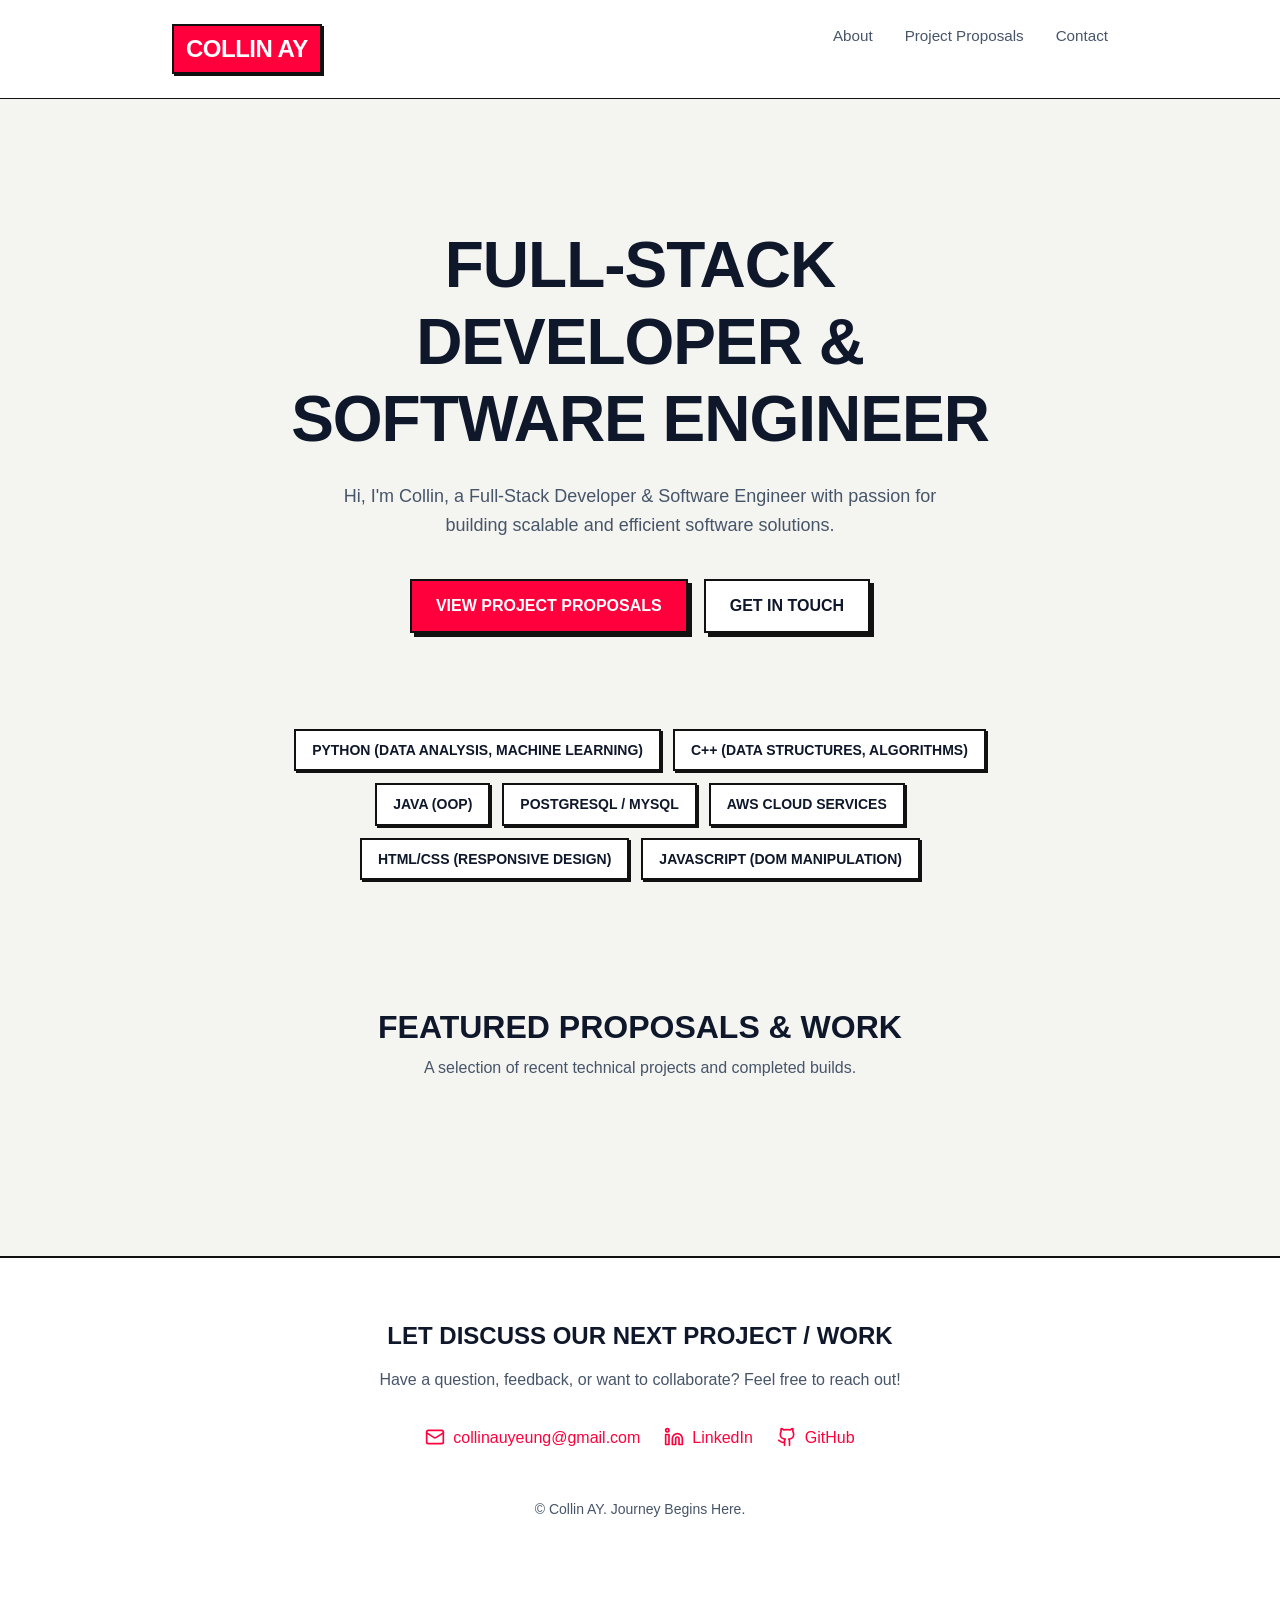
==== index.html @ f3e2fa87 "updated-portfolio-test1" ====
<!DOCTYPE html>
<html lang="en">
<head>
    <meta charset="UTF-8">
    <meta name="viewport" content="width=device-width, initial-scale=1.0">
    <title>Cold-AY | Project Proposals</title>
    
    <!-- Google Fonts: Inter & Space Grotesk -->
    <link rel="preconnect" href="https://fonts.googleapis.com">
    <link rel="preconnect" href="https://fonts.gstatic.com" crossorigin>
    <link href="https://fonts.googleapis.com/css2?family=Inter:wght@400;500;600;700&family=Space+Grotesk:wght@500;700&display=swap" rel="./stylesheet">
    <link rel="stylesheet" href="assets/css/style.css">
    <script src="./assets/js/main.js"></script>
</head>
<body>

    <!-- NAVIGATION -->
    <nav>
        <div class="container" style="display: flex; justify-content: space-between; width: 100%;">
            <a href="#" class="logo">Collin AY</a>
            <div class="nav-links">
                <a href="#about">About</a>
                <a href="#proposals">Project Proposals</a>
                <a href="#contact">Contact</a>
            </div>
        </div>
    </nav>

    <!-- HERO SECTION -->
    <section class="hero" id="about">
        <div class="container">
            <h1>Full-Stack Developer & Software Engineer</h1>
            
            <p>
                Hi, I'm Collin, a Full-Stack Developer & Software Engineer with passion for building scalable and efficient software solutions.
            </p>
            
            <div class="hero-actions">
                <a href="#proposals" class="btn">View Project Proposals</a>
                <a href="#contact" class="btn btn-outline">Get in Touch</a>
            </div>
        </div>
    </section>

    <!-- SKILLS SECTION -->
    <section class="skills-section">
        <div class="container">
            <div class="skills-list">
                <span class="skill-tag">Python (Data Analysis, Machine Learning)</span>
                <span class="skill-tag">C++ (Data Structures, Algorithms)</span>
                <span class="skill-tag">Java (OOP)</span>
                <span class="skill-tag">PostgreSQL / MySQL</span>
                <span class="skill-tag">AWS Cloud Services</span>
                <span class="skill-tag">HTML/CSS (Responsive design)</span>
                <span class="skill-tag">JavaScript (DOM Manipulation)</span>
            </div>
        </div>
    </section>

    <!-- PROJECT PROPOSALS SECTION -->
    <section class="projects" id="proposals">
        <div class="container">
            <div class="section-header">
                <h2>Featured Proposals & Work</h2>
                <p>A selection of recent technical projects and completed builds.</p>
            </div>
            
            <!-- Projects will be injected here via JavaScript -->
            <div class="project-grid" id="project-container"></div>
        </div>
    </section>

    <!-- FOOTER / CONTACT -->
    <footer id="contact">
        <div class="container footer-content">
            <h2>Let Discuss Our Next Project / Work</h2>
            <p>Have a question, feedback, or want to collaborate? Feel free to reach out!</p>
            
            <div class="social-links">
                <a href="mailto:collinauyeung@gmail.com">
                    <svg xmlns="http://www.w3.org/2000/svg" width="24" height="24" viewBox="0 0 24 24" fill="none" stroke="currentColor" stroke-width="2" stroke-linecap="round" stroke-linejoin="round"><rect width="20" height="16" x="2" y="4" rx="2"/><path d="m22 7-8.97 5.7a1.94 1.94 0 0 1-2.06 0L2 7"/></svg>
                    collinauyeung@gmail.com</a>
                <a rel="noopener" href="https://www.linkedin.com/in/collin-au-yeung-81771b28a" target="_blank">
                    <svg xmlns="http://www.w3.org/2000/svg" width="24" height="24" viewBox="0 0 24 24" fill="none" stroke="currentColor" stroke-width="2" stroke-linecap="round" stroke-linejoin="round"><path d="M16 8a6 6 0 0 1 6 6v7h-4v-7a2 2 0 0 0-2-2 2 2 0 0 0-2 2v7h-4v-7a6 6 0 0 1 6-6z"/><rect width="4" height="12" x="2" y="9"/><circle cx="4" cy="4" r="2"/></svg>
                    LinkedIn</a>
                <a rel="noopener" href="https://github.com/Cold-ay" target="_blank">
                    <svg xmlns="http://www.w3.org/2000/svg" width="24" height="24" viewBox="0 0 24 24" fill="none" stroke="currentColor" stroke-width="2" stroke-linecap="round" stroke-linejoin="round"><path d="M15 22v-4a4.8 4.8 0 0 0-1-3.5c3 0 6-2 6-5.5.08-1.25-.27-2.48-1-3.5.28-1.15.28-2.35 0-3.5 0 0-1 0-3 1.5-2.64-.5-5.36-.5-8 0C6 2 5 2 5 2c-.3 1.15-.3 2.35 0 3.5A5.403 5.403 0 0 0 4 9c0 3.5 3 5.5 6 5.5-.39.49-.68 1.05-.85 1.65-.17.6-.22 1.23-.15 1.85v4"/><path d="M9 18c-4.51 2-5-2-7-2"/></svg>
                    GitHub</a>
            </div>
            
            <p class="copyright">
                © <span id="year"></span> Collin AY. Journey Begins Here.
            </p>
        </div>
    </footer>
</body>
</html>
---- assets/css/style.css ----
/* --- CSS VARIABLES --- */
:root {
    --bg-body: #f4f4f0; /* Slightly grittier off-white */
    --bg-surface: #ffffff;
    --text-main: #0f172a; 
    --text-muted: #475569;
    --accent-primary: #ff003c; /* Cyber Red */
    --accent-hover: #d10031;
    --border-color: #111111; /* Harsh Black */
    
    --font-main: 'Inter', sans-serif;
    --font-heading: 'Space Grotesk', sans-serif;
    
    /* Brutalist / Punk Shadows */
    --shadow-sm: 2px 2px 0px #111111;
    --shadow-md: 4px 4px 0px #111111;
    --shadow-lg: 6px 6px 0px var(--accent-primary);
    
    /* Sharp edges */
    --radius: 0px; 
}

/* --- BASE RESET & SETUP --- */
* {
    margin: 0;
    padding: 0;
    box-sizing: border-box;
}

html {
    scroll-behavior: smooth;
}

body {
    background-color: var(--bg-body);
    color: var(--text-main);
    font-family: var(--font-main);
    line-height: 1.6;
    -webkit-font-smoothing: antialiased;
    background-image: radial-gradient(var(--text-muted) 0.5px, transparent 0.5px);
    background-size: 20px 20px; /* Subtle dot matrix background */
}

h1, h2, h3, h4 {
    font-family: var(--font-heading);
    font-weight: 700;
    line-height: 1.2;
    color: var(--text-main);
    text-transform: uppercase;
}

a {
    color: var(--accent-primary);
    text-decoration: none;
    transition: color 0.2s ease;
}

a:hover {
    color: var(--accent-hover);
}

.container {
    max-width: 1000px;
    margin: 0 auto;
    padding: 0 2rem;
}

/* --- BUTTONS --- */
.btn {
    display: inline-block;
    background-color: var(--accent-primary);
    color: white;
    padding: 0.75rem 1.5rem;
    border-radius: var(--radius);
    font-family: var(--font-heading);
    font-weight: 700;
    text-transform: uppercase;
    border: 2px solid var(--border-color);
    cursor: pointer;
    transition: all 0.15s ease;
    text-align: center;
    box-shadow: var(--shadow-md);
}

.btn:hover {
    background-color: var(--bg-surface);
    color: var(--accent-primary);
    transform: translate(2px, 2px);
    box-shadow: 2px 2px 0px var(--border-color);
}

.btn-outline {
    background-color: var(--bg-surface);
    color: var(--text-main);
    border: 2px solid var(--border-color);
}

.btn-outline:hover {
    background-color: var(--accent-primary);
    color: white;
}

/* --- NAVIGATION --- */
nav {
    padding: 1.5rem 0;
    display: flex;
    justify-content: space-between;
    align-items: center;
    background-color: var(--bg-surface);
    border-bottom: 1px solid var(--border-color);
    position: sticky;
    top: 0;
    z-index: 100;
}

.logo {
    font-family: var(--font-heading);
    font-size: 1.5rem;
    font-weight: 700;
    color: var(--text-main);
    letter-spacing: -0.5px;
    text-transform: uppercase;
    background-color: var(--accent-primary);
    color: white;
    padding: 0.25rem 0.75rem;
    border: 2px solid var(--border-color);
    box-shadow: 2px 2px 0px var(--border-color);
}

.nav-links {
    display: flex;
    gap: 2rem;
}

.nav-links a {
    color: var(--text-muted);
    font-weight: 500;
    font-size: 0.95rem;
}

.nav-links a:hover {
    color: var(--text-main);
}

/* --- HERO SECTION --- */
.hero {
    padding: 8rem 0 6rem;
    text-align: center;
    max-width: 800px;
    margin: 0 auto;
}

.hero h1 {
    font-size: clamp(2.5rem, 5vw, 4rem);
    margin-bottom: 1.5rem;
    letter-spacing: -1px;
}

.hero p {
    font-size: 1.125rem;
    color: var(--text-muted);
    margin-bottom: 2.5rem;
    max-width: 650px;
    margin-left: auto;
    margin-right: auto;
}

.hero-actions {
    display: flex;
    justify-content: center;
    gap: 1rem;
}

/* --- SKILLS / COMPETENCIES --- */
.skills-section {
    padding-bottom: 4rem;
    text-align: center;
}

.skills-list {
    display: flex;
    flex-wrap: wrap;
    justify-content: center;
    gap: 0.75rem;
    max-width: 800px;
    margin: 0 auto;
}

.skill-tag {
    background-color: var(--bg-surface);
    border: 2px solid var(--border-color);
    color: var(--text-main);
    padding: 0.5rem 1rem;
    border-radius: var(--radius);
    font-family: var(--font-heading);
    font-size: 0.875rem;
    font-weight: 700;
    text-transform: uppercase;
    box-shadow: var(--shadow-sm);
    transition: transform 0.2s, box-shadow 0.2s;
}

.skill-tag:hover {
    transform: translate(-2px, -2px);
    box-shadow: var(--shadow-md);
    color: var(--accent-primary);
}

/* --- PROJECTS SECTION --- */
.projects {
    padding: 4rem 0 8rem;
}

.section-header {
    margin-bottom: 3rem;
    text-align: center;
}

.section-header h2 {
    font-size: 2rem;
    margin-bottom: 0.5rem;
}

.section-header p {
    color: var(--text-muted);
}

.project-grid {
    display: grid;
    grid-template-columns: repeat(auto-fill, minmax(350px, 1fr));
    gap: 2rem;
}

.card {
    background: var(--bg-surface);
    border: 2px solid var(--border-color);
    border-radius: var(--radius);
    padding: 2rem;
    display: flex;
    flex-direction: column;
    box-shadow: var(--shadow-md);
    transition: transform 0.2s ease, box-shadow 0.2s ease;
}

.card:hover {
    transform: translate(-4px, -4px);
    box-shadow: var(--shadow-lg);
    border-color: var(--border-color);
}

.card-header {
    display: flex;
    justify-content: space-between;
    align-items: flex-start;
    margin-bottom: 1rem;
}

.status-badge {
    font-family: var(--font-heading);
    font-size: 0.75rem;
    font-weight: 700;
    padding: 0.25rem 0.5rem;
    border-radius: var(--radius);
    background-color: var(--border-color);
    color: white;
    text-transform: uppercase;
    letter-spacing: 0.5px;
    border: 1px solid var(--border-color);
}

.status-badge.proposed {
    background-color: var(--accent-primary);
    color: white;
}

.card h3 {
    font-size: 1.25rem;
    margin-bottom: 0.5rem;
}

.card p {
    color: var(--text-muted);
    font-size: 0.95rem;
    margin-bottom: 1.5rem;
    flex-grow: 1;
}

.tech-stack {
    display: flex;
    flex-wrap: wrap;
    gap: 0.5rem;
    margin-bottom: 1.5rem;
}

.tech-stack span {
    font-family: var(--font-heading);
    font-size: 0.7rem;
    font-weight: 700;
    text-transform: uppercase;
    color: var(--text-main);
    background: transparent;
    padding: 0.25rem 0.5rem;
    border-radius: var(--radius);
    border: 1px solid var(--border-color);
}

.card-footer {
    border-top: 2px solid var(--border-color);
    padding-top: 1.25rem;
    display: flex;
    gap: 1rem;
}

.card-footer a {
    font-family: var(--font-heading);
    font-size: 0.875rem;
    font-weight: 700;
    text-transform: uppercase;
    display: flex;
    align-items: center;
    gap: 0.25rem;
    position: relative;
}

.card-footer a::after {
    content: '';
    position: absolute;
    width: 100%;
    height: 2px;
    bottom: -2px;
    left: 0;
    background-color: var(--accent-primary);
    transform: scaleX(0);
    transform-origin: right;
    transition: transform 0.2s ease;
}

.card-footer a:hover::after {
    transform: scaleX(1);
    transform-origin: left;
}

/* --- FOOTER / CONTACT --- */
footer {
    background-color: var(--bg-surface);
    border-top: 2px solid var(--border-color);
    padding: 4rem 0;
    text-align: center;
}

.footer-content h2 {
    margin-bottom: 1rem;
}

.footer-content p {
    color: var(--text-muted);
    margin-bottom: 2rem;
}

.social-links {
    display: flex;
    justify-content: center;
    gap: 1.5rem;
    margin-bottom: 3rem;
}

.social-links a {
    font-weight: 500;
    display: flex;
    align-items: center;
    gap: 0.5rem; /* This creates the space between the icon and text */
    position: relative;
}

.social-links a svg {
    width: 20px;
    height: 20px;
}

.social-links a::after {
    content: '';
    position: absolute;
    width: 100%;
    height: 2px;
    bottom: -4px;
    left: 0;
    background-color: var(--accent-primary);
    transform: scaleX(0);
    transform-origin: right;
    transition: transform 0.2s ease;
}

.social-links a:hover::after {
    transform: scaleX(1);
    transform-origin: left;
}

.copyright {
    color: var(--text-muted);
    font-size: 0.875rem;
}

/* --- RESPONSIVE --- */
@media (max-width: 768px) {
    .nav-links { display: none; }
    .hero { padding: 5rem 0 3rem; }
    .hero h1 { font-size: 2.25rem; }
    .project-grid { grid-template-columns: 1fr; }
    .hero-actions { flex-direction: column; }
    .btn { width: 100%; }
}
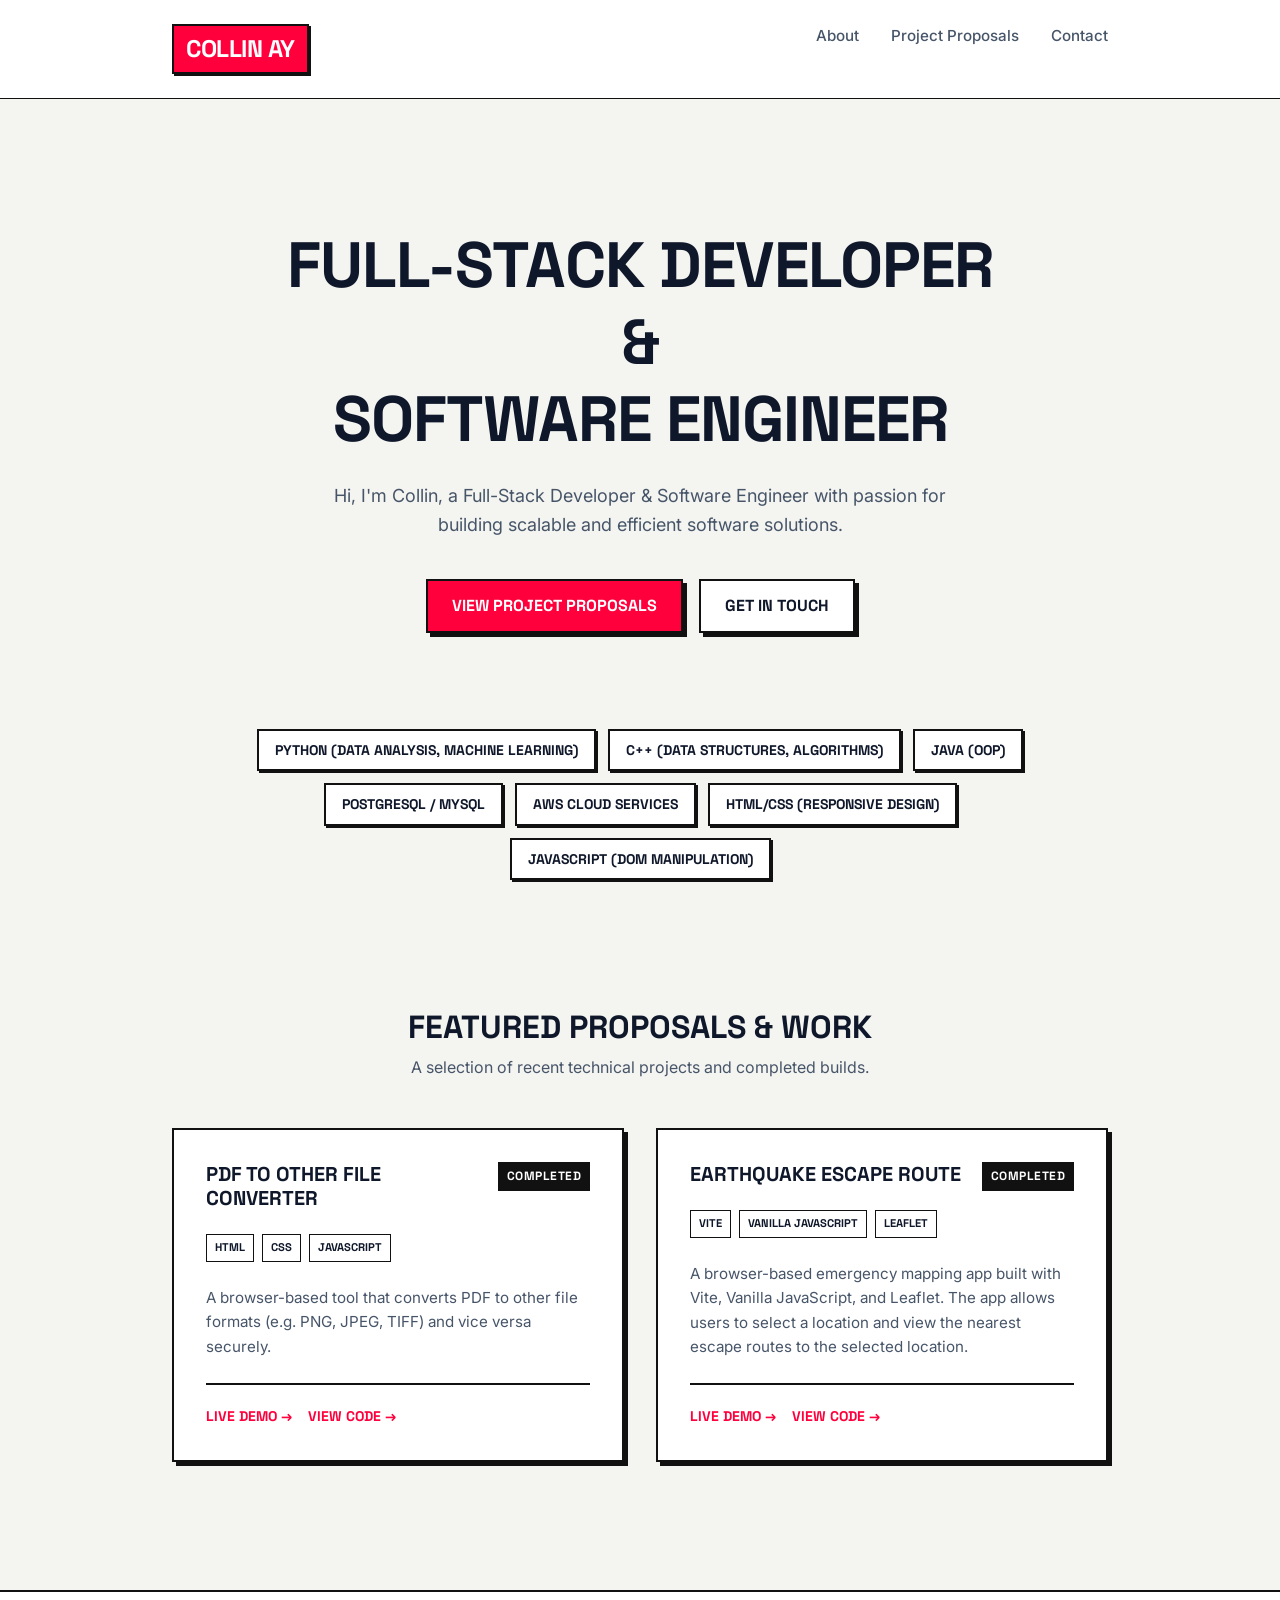
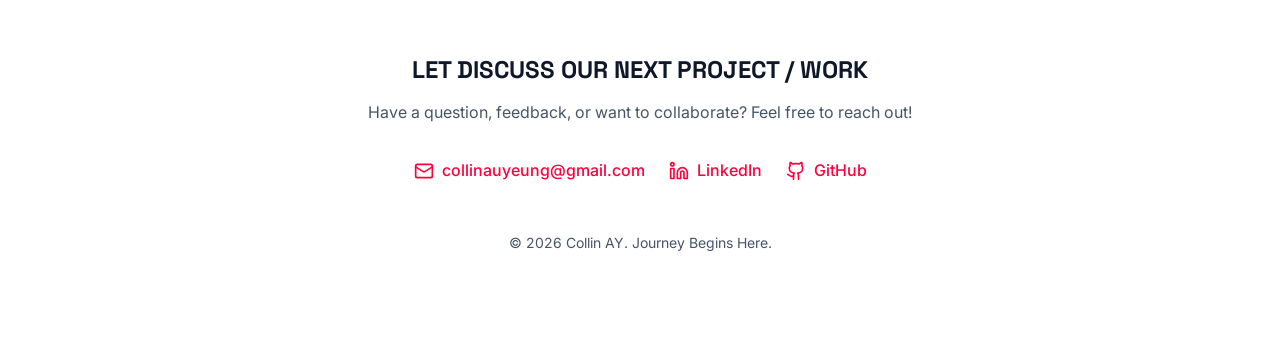
==== commit b01ac450: "update-portfolio-project-22/3/26-2" ====
--- a/index.html
+++ b/index.html
@@ -8,9 +8,9 @@
     <!-- Google Fonts: Inter & Space Grotesk -->
     <link rel="preconnect" href="https://fonts.googleapis.com">
     <link rel="preconnect" href="https://fonts.gstatic.com" crossorigin>
-    <link href="https://fonts.googleapis.com/css2?family=Inter:wght@400;500;600;700&family=Space+Grotesk:wght@500;700&display=swap" rel="./stylesheet">
+    <link href="https://fonts.googleapis.com/css2?family=Inter:wght@400;500;600;700&family=Space+Grotesk:wght@500;700&display=swap" rel="stylesheet">
     <link rel="stylesheet" href="assets/css/style.css">
-    <script src="./assets/js/main.js"></script>
+    <script src="assets/js/main.js" defer></script>
 </head>
 <body>
 
@@ -29,7 +29,7 @@
     <!-- HERO SECTION -->
     <section class="hero" id="about">
         <div class="container">
-            <h1>Full-Stack Developer & Software Engineer</h1>
+            <h1>Full-Stack Developer &<br>Software Engineer</h1>
             
             <p>
                 Hi, I'm Collin, a Full-Stack Developer & Software Engineer with passion for building scalable and efficient software solutions.
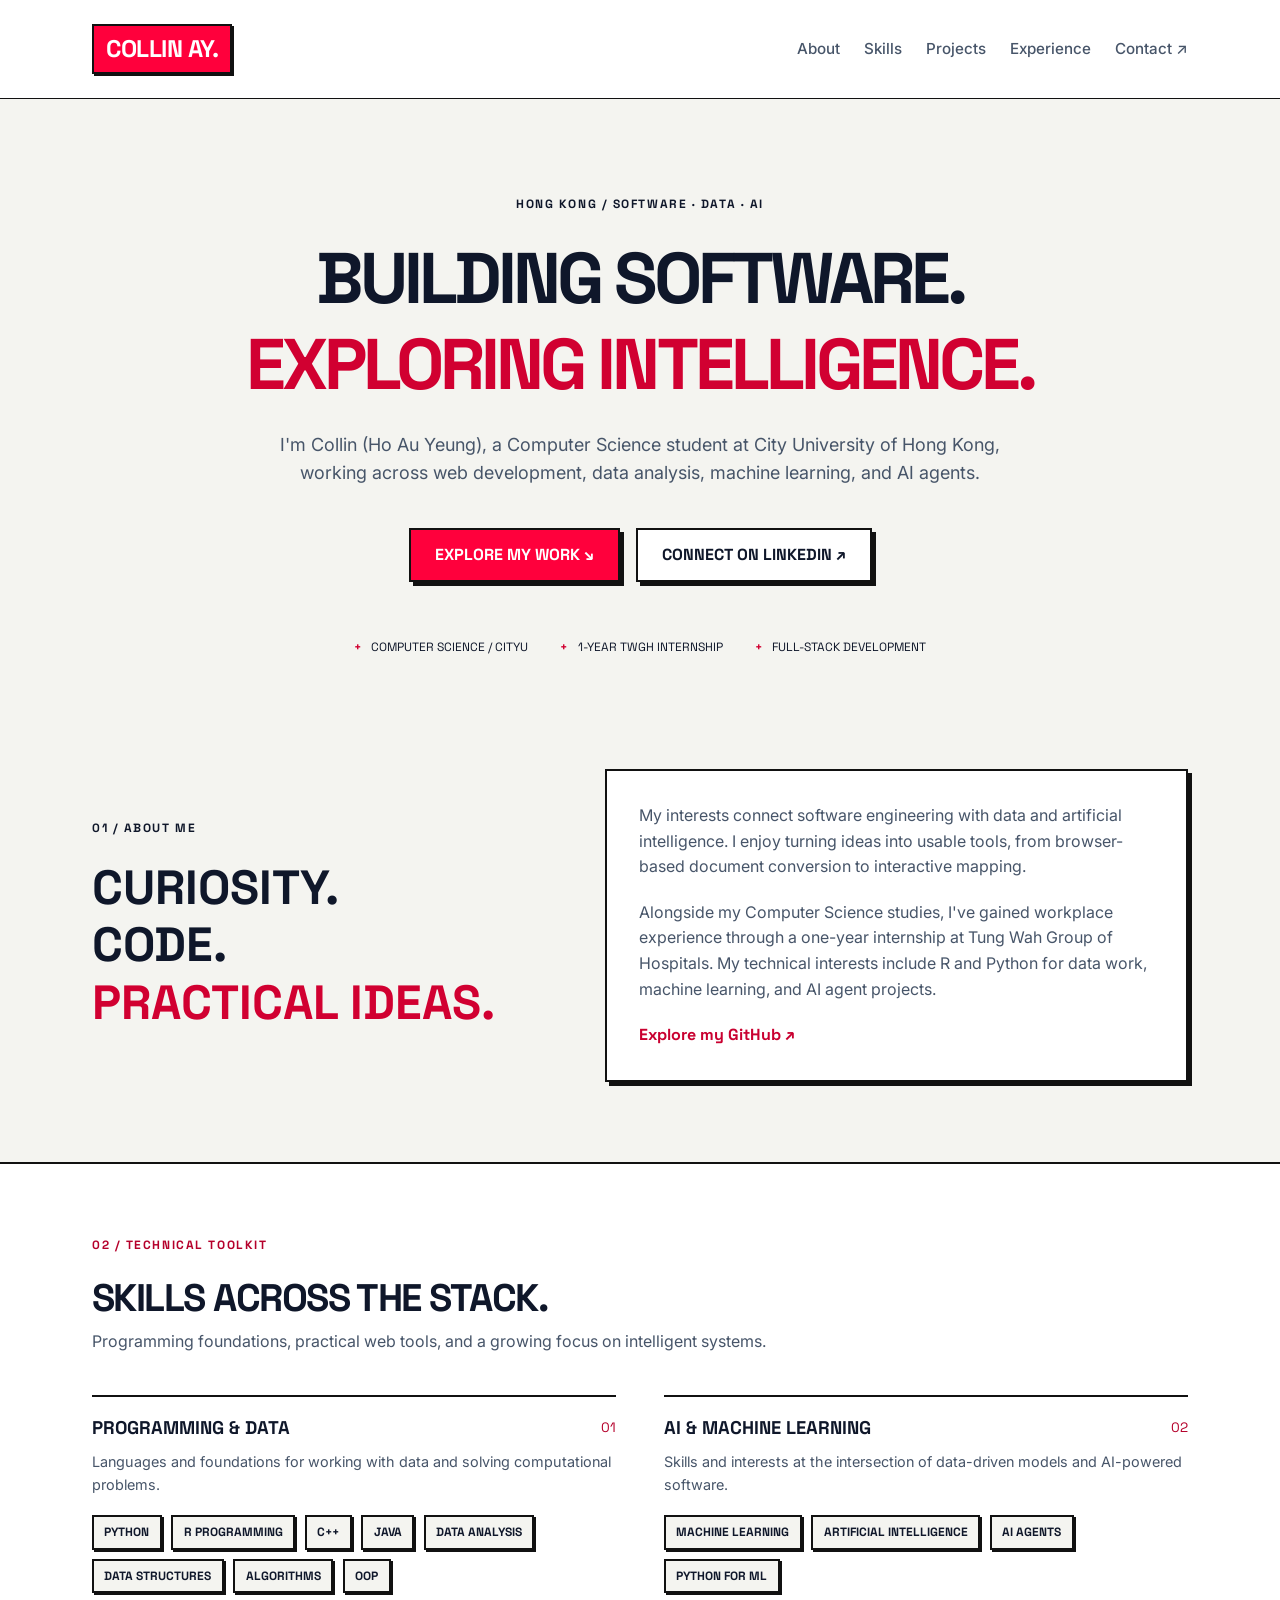
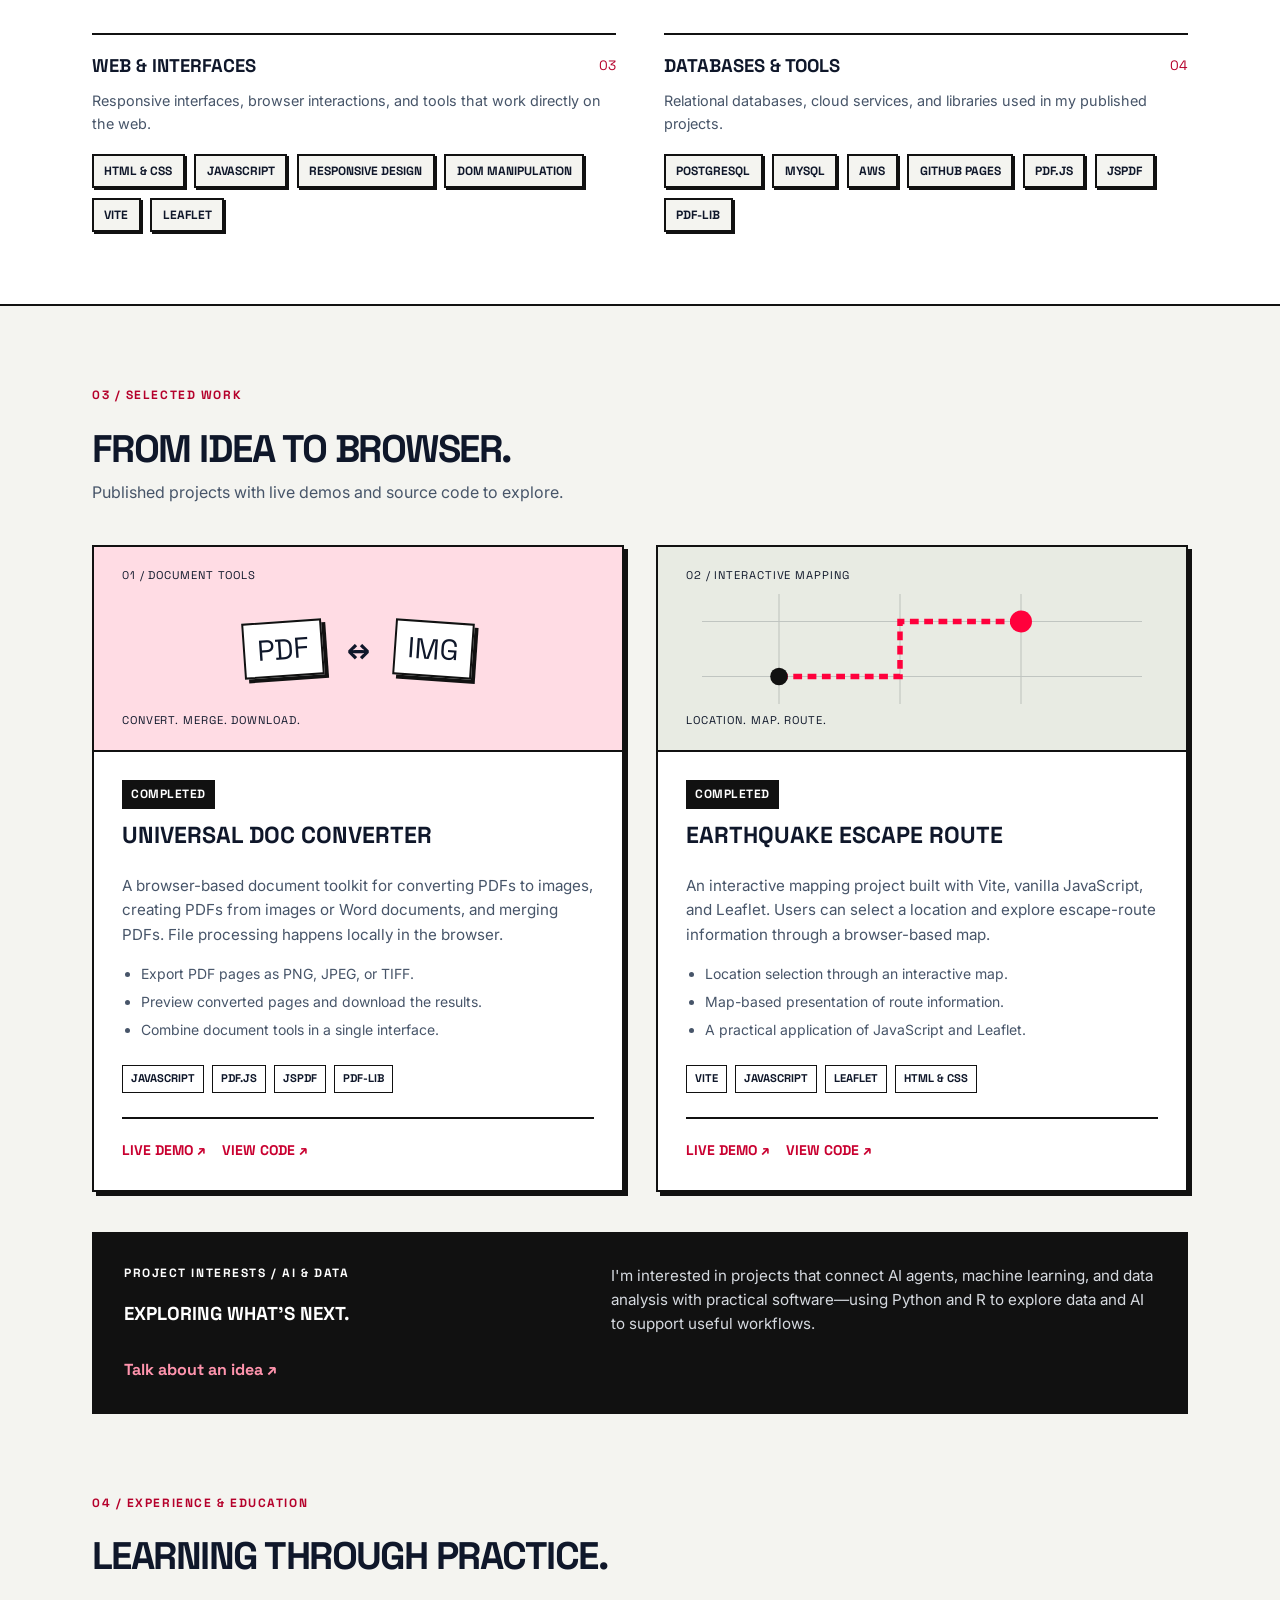
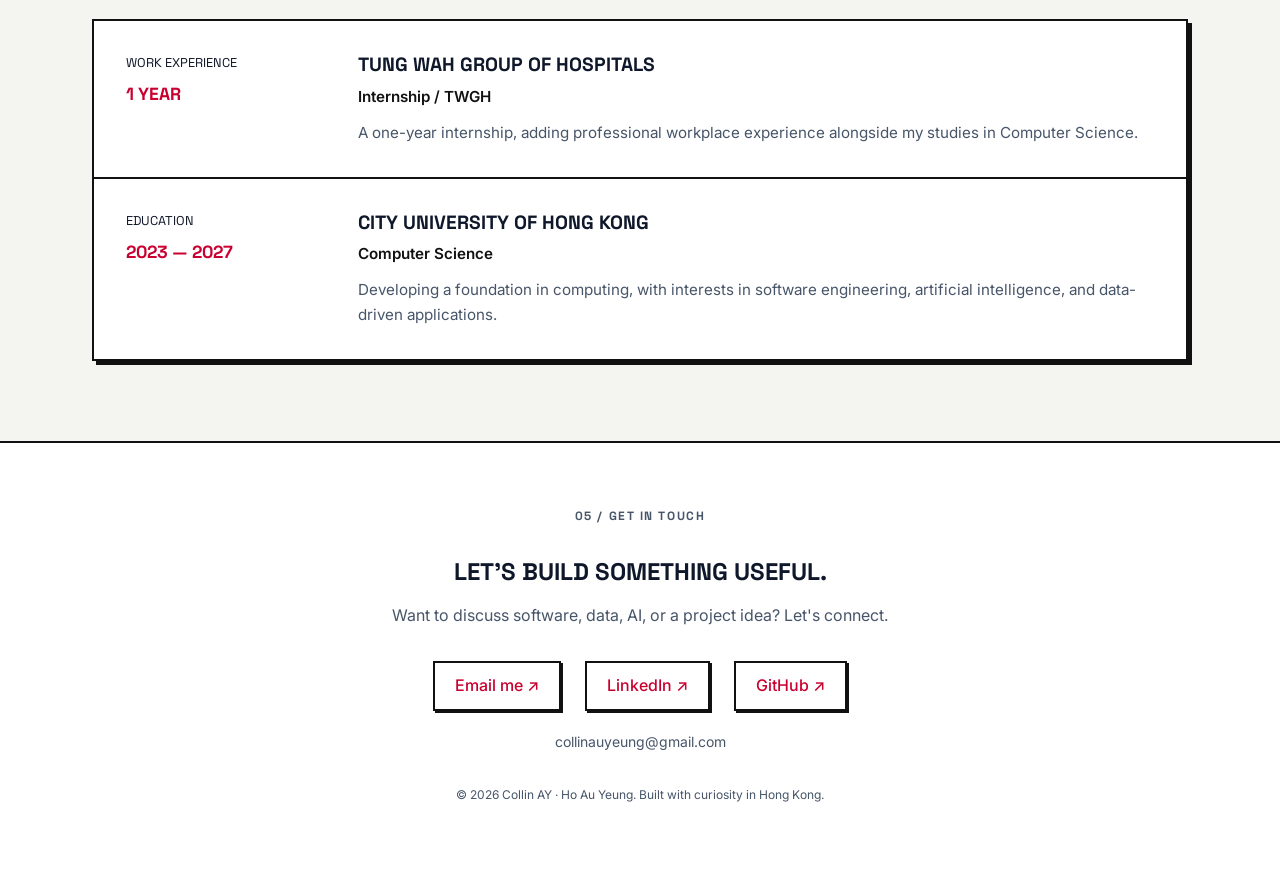
==== commit 679d085e: "Expand portfolio with AI skills, TWGH experience, and updated LinkedIn" ====
--- a/index.html
+++ b/index.html
@@ -3,9 +3,9 @@
 <head>
     <meta charset="UTF-8">
     <meta name="viewport" content="width=device-width, initial-scale=1.0">
-    <title>Cold-AY | Project Proposals</title>
-    
-    <!-- Google Fonts: Inter & Space Grotesk -->
+    <meta name="description" content="Collin (Ho Au Yeung), a Computer Science student at City University of Hong Kong. Explore web projects, programming and AI skills, and a one-year TWGH internship.">
+    <meta name="theme-color" content="#ff003c">
+    <title>Collin AY | Software, Data & AI</title>
     <link rel="preconnect" href="https://fonts.googleapis.com">
     <link rel="preconnect" href="https://fonts.gstatic.com" crossorigin>
     <link href="https://fonts.googleapis.com/css2?family=Inter:wght@400;500;600;700&family=Space+Grotesk:wght@500;700&display=swap" rel="stylesheet">
@@ -13,85 +13,65 @@
     <script src="assets/js/main.js" defer></script>
 </head>
 <body>
-
-    <!-- NAVIGATION -->
-    <nav>
-        <div class="container" style="display: flex; justify-content: space-between; width: 100%;">
-            <a href="#" class="logo">Collin AY</a>
+    <a class="skip-link" href="#main">Skip to content</a>
+    <nav aria-label="Main navigation">
+        <div class="container nav-inner">
+            <a href="#home" class="logo">Collin AY<span aria-hidden="true">.</span></a>
             <div class="nav-links">
-                <a href="#about">About</a>
-                <a href="#proposals">Project Proposals</a>
-                <a href="#contact">Contact</a>
+                <a href="#about">About</a><a href="#skills">Skills</a><a href="#proposals">Projects</a><a href="#experience">Experience</a><a href="#contact">Contact ↗</a>
             </div>
         </div>
     </nav>
-
-    <!-- HERO SECTION -->
-    <section class="hero" id="about">
-        <div class="container">
-            <h1>Full-Stack Developer &<br>Software Engineer</h1>
-            
-            <p>
-                Hi, I'm Collin, a Full-Stack Developer & Software Engineer with passion for building scalable and efficient software solutions.
-            </p>
-            
-            <div class="hero-actions">
-                <a href="#proposals" class="btn">View Project Proposals</a>
-                <a href="#contact" class="btn btn-outline">Get in Touch</a>
+    <main id="main">
+        <section class="hero" id="home">
+            <div class="container">
+                <p class="eyebrow">Hong Kong / Software · Data · AI</p>
+                <h1>Building software.<br><span>Exploring intelligence.</span></h1>
+                <p class="hero-intro">I'm Collin (Ho Au Yeung), a Computer Science student at City University of Hong Kong, working across web development, data analysis, machine learning, and AI agents.</p>
+                <div class="hero-actions"><a href="#proposals" class="btn">Explore my work ↘</a><a href="https://www.linkedin.com/in/ho-au-yeung-81771b28a" class="btn btn-outline" target="_blank" rel="noopener noreferrer">Connect on LinkedIn ↗</a></div>
+                <div class="hero-notes"><span>Computer Science / CityU</span><span>1-year TWGH internship</span><span>Full-stack development</span></div>
             </div>
-        </div>
-    </section>
-
-    <!-- SKILLS SECTION -->
-    <section class="skills-section">
-        <div class="container">
-            <div class="skills-list">
-                <span class="skill-tag">Python (Data Analysis, Machine Learning)</span>
-                <span class="skill-tag">C++ (Data Structures, Algorithms)</span>
-                <span class="skill-tag">Java (OOP)</span>
-                <span class="skill-tag">PostgreSQL / MySQL</span>
-                <span class="skill-tag">AWS Cloud Services</span>
-                <span class="skill-tag">HTML/CSS (Responsive design)</span>
-                <span class="skill-tag">JavaScript (DOM Manipulation)</span>
+        </section>
+        <section class="about-section" id="about">
+            <div class="container about-grid">
+                <div><p class="eyebrow">01 / About me</p><h2>Curiosity.<br>Code.<br><span class="accent">Practical ideas.</span></h2></div>
+                <div class="about-copy"><p>My interests connect software engineering with data and artificial intelligence. I enjoy turning ideas into usable tools, from browser-based document conversion to interactive mapping.</p><p>Alongside my Computer Science studies, I've gained workplace experience through a one-year internship at Tung Wah Group of Hospitals. My technical interests include R and Python for data work, machine learning, and AI agent projects.</p><a class="text-link" href="https://github.com/Cold-ay" target="_blank" rel="noopener noreferrer">Explore my GitHub ↗</a></div>
             </div>
-        </div>
-    </section>
-
-    <!-- PROJECT PROPOSALS SECTION -->
-    <section class="projects" id="proposals">
-        <div class="container">
-            <div class="section-header">
-                <h2>Featured Proposals & Work</h2>
-                <p>A selection of recent technical projects and completed builds.</p>
+        </section>
+        <section class="skills-section" id="skills">
+            <div class="container">
+                <div class="section-header"><p class="eyebrow">02 / Technical toolkit</p><h2>Skills across the stack.</h2><p>Programming foundations, practical web tools, and a growing focus on intelligent systems.</p></div>
+                <div class="skills-grid">
+                    <article class="skill-group"><span class="group-number">01</span><h3>Programming & data</h3><p>Languages and foundations for working with data and solving computational problems.</p><div class="skills-list"><span class="skill-tag">Python</span><span class="skill-tag">R programming</span><span class="skill-tag">C++</span><span class="skill-tag">Java</span><span class="skill-tag">Data analysis</span><span class="skill-tag">Data structures</span><span class="skill-tag">Algorithms</span><span class="skill-tag">OOP</span></div></article>
+                    <article class="skill-group"><span class="group-number">02</span><h3>AI & machine learning</h3><p>Skills and interests at the intersection of data-driven models and AI-powered software.</p><div class="skills-list"><span class="skill-tag">Machine learning</span><span class="skill-tag">Artificial intelligence</span><span class="skill-tag">AI agents</span><span class="skill-tag">Python for ML</span></div></article>
+                    <article class="skill-group"><span class="group-number">03</span><h3>Web & interfaces</h3><p>Responsive interfaces, browser interactions, and tools that work directly on the web.</p><div class="skills-list"><span class="skill-tag">HTML & CSS</span><span class="skill-tag">JavaScript</span><span class="skill-tag">Responsive design</span><span class="skill-tag">DOM manipulation</span><span class="skill-tag">Vite</span><span class="skill-tag">Leaflet</span></div></article>
+                    <article class="skill-group"><span class="group-number">04</span><h3>Databases & tools</h3><p>Relational databases, cloud services, and libraries used in my published projects.</p><div class="skills-list"><span class="skill-tag">PostgreSQL</span><span class="skill-tag">MySQL</span><span class="skill-tag">AWS</span><span class="skill-tag">GitHub Pages</span><span class="skill-tag">PDF.js</span><span class="skill-tag">jsPDF</span><span class="skill-tag">pdf-lib</span></div></article>
+                </div>
             </div>
-            
-            <!-- Projects will be injected here via JavaScript -->
-            <div class="project-grid" id="project-container"></div>
-        </div>
-    </section>
-
-    <!-- FOOTER / CONTACT -->
-    <footer id="contact">
-        <div class="container footer-content">
-            <h2>Let Discuss Our Next Project / Work</h2>
-            <p>Have a question, feedback, or want to collaborate? Feel free to reach out!</p>
-            
-            <div class="social-links">
-                <a href="mailto:collinauyeung@gmail.com">
-                    <svg xmlns="http://www.w3.org/2000/svg" width="24" height="24" viewBox="0 0 24 24" fill="none" stroke="currentColor" stroke-width="2" stroke-linecap="round" stroke-linejoin="round"><rect width="20" height="16" x="2" y="4" rx="2"/><path d="m22 7-8.97 5.7a1.94 1.94 0 0 1-2.06 0L2 7"/></svg>
-                    collinauyeung@gmail.com</a>
-                <a rel="noopener" href="https://www.linkedin.com/in/collin-au-yeung-81771b28a" target="_blank">
-                    <svg xmlns="http://www.w3.org/2000/svg" width="24" height="24" viewBox="0 0 24 24" fill="none" stroke="currentColor" stroke-width="2" stroke-linecap="round" stroke-linejoin="round"><path d="M16 8a6 6 0 0 1 6 6v7h-4v-7a2 2 0 0 0-2-2 2 2 0 0 0-2 2v7h-4v-7a6 6 0 0 1 6-6z"/><rect width="4" height="12" x="2" y="9"/><circle cx="4" cy="4" r="2"/></svg>
-                    LinkedIn</a>
-                <a rel="noopener" href="https://github.com/Cold-ay" target="_blank">
-                    <svg xmlns="http://www.w3.org/2000/svg" width="24" height="24" viewBox="0 0 24 24" fill="none" stroke="currentColor" stroke-width="2" stroke-linecap="round" stroke-linejoin="round"><path d="M15 22v-4a4.8 4.8 0 0 0-1-3.5c3 0 6-2 6-5.5.08-1.25-.27-2.48-1-3.5.28-1.15.28-2.35 0-3.5 0 0-1 0-3 1.5-2.64-.5-5.36-.5-8 0C6 2 5 2 5 2c-.3 1.15-.3 2.35 0 3.5A5.403 5.403 0 0 0 4 9c0 3.5 3 5.5 6 5.5-.39.49-.68 1.05-.85 1.65-.17.6-.22 1.23-.15 1.85v4"/><path d="M9 18c-4.51 2-5-2-7-2"/></svg>
-                    GitHub</a>
+        </section>
+        <section class="projects" id="proposals">
+            <div class="container">
+                <div class="section-header"><p class="eyebrow">03 / Selected work</p><h2>From idea to browser.</h2><p>Published projects with live demos and source code to explore.</p></div>
+                <div class="project-grid">
+                    <article class="card">
+                        <div class="project-visual document-visual" aria-hidden="true"><span class="visual-label">01 / Document tools</span><div class="format-flow"><span>PDF</span><b>↔</b><span>IMG</span></div><span class="visual-caption">Convert. Merge. Download.</span></div>
+                        <div class="card-body"><div class="card-header"><h3>Universal Doc Converter</h3><span class="status-badge">Completed</span></div><p>A browser-based document toolkit for converting PDFs to images, creating PDFs from images or Word documents, and merging PDFs. File processing happens locally in the browser.</p><ul class="project-details"><li>Export PDF pages as PNG, JPEG, or TIFF.</li><li>Preview converted pages and download the results.</li><li>Combine document tools in a single interface.</li></ul><div class="tech-stack"><span>JavaScript</span><span>PDF.js</span><span>jsPDF</span><span>pdf-lib</span></div><div class="card-footer"><a href="https://cold-ay.github.io/pdf-converter/" target="_blank" rel="noopener noreferrer">Live demo ↗</a><a href="https://github.com/Cold-ay/pdf-converter/" target="_blank" rel="noopener noreferrer">View code ↗</a></div></div>
+                    </article>
+                    <article class="card">
+                        <div class="project-visual map-visual" aria-hidden="true"><span class="visual-label">02 / Interactive mapping</span><svg viewBox="0 0 400 100" fill="none"><path d="M0 25H400M0 75H400M70 0V100M180 0V100M290 0V100" stroke="currentColor" opacity=".18"/><path d="M70 75H180V25H290" stroke="#ff003c" stroke-width="5" stroke-dasharray="8 5"/><circle cx="70" cy="75" r="8" fill="#111"/><circle cx="290" cy="25" r="10" fill="#ff003c"/></svg><span class="visual-caption">Location. Map. Route.</span></div>
+                        <div class="card-body"><div class="card-header"><h3>Earthquake Escape Route</h3><span class="status-badge">Completed</span></div><p>An interactive mapping project built with Vite, vanilla JavaScript, and Leaflet. Users can select a location and explore escape-route information through a browser-based map.</p><ul class="project-details"><li>Location selection through an interactive map.</li><li>Map-based presentation of route information.</li><li>A practical application of JavaScript and Leaflet.</li></ul><div class="tech-stack"><span>Vite</span><span>JavaScript</span><span>Leaflet</span><span>HTML & CSS</span></div><div class="card-footer"><a href="https://cold-ay.github.io/earthquake-escape-route/" target="_blank" rel="noopener noreferrer">Live demo ↗</a><a href="https://github.com/Cold-ay/earthquake-escape-route/" target="_blank" rel="noopener noreferrer">View code ↗</a></div></div>
+                    </article>
+                </div>
+                <aside class="exploration"><div><p class="eyebrow">Project interests / AI & data</p><h3>Exploring what's next.</h3></div><p>I'm interested in projects that connect AI agents, machine learning, and data analysis with practical software—using Python and R to explore data and AI to support useful workflows.</p><a class="text-link" href="#contact">Talk about an idea ↗</a></aside>
             </div>
-            
-            <p class="copyright">
-                © <span id="year"></span> Collin AY. Journey Begins Here.
-            </p>
-        </div>
-    </footer>
+        </section>
+        <section class="experience-section" id="experience">
+            <div class="container"><div class="section-header"><p class="eyebrow">04 / Experience & education</p><h2>Learning through practice.</h2></div><div class="timeline">
+                <article class="timeline-item"><div class="timeline-meta">Work experience<span>1 year</span></div><div><h3>Tung Wah Group of Hospitals</h3><p class="role">Internship / TWGH</p><p>A one-year internship, adding professional workplace experience alongside my studies in Computer Science.</p></div></article>
+                <article class="timeline-item"><div class="timeline-meta">Education<span>2023 — 2027</span></div><div><h3>City University of Hong Kong</h3><p class="role">Computer Science</p><p>Developing a foundation in computing, with interests in software engineering, artificial intelligence, and data-driven applications.</p></div></article>
+            </div></div>
+        </section>
+    </main>
+    <footer id="contact"><div class="container footer-content"><p class="eyebrow">05 / Get in touch</p><h2>Let's build something useful.</h2><p>Want to discuss software, data, AI, or a project idea? Let's connect.</p><div class="social-links"><a href="mailto:collinauyeung@gmail.com">Email me ↗</a><a href="https://www.linkedin.com/in/ho-au-yeung-81771b28a" target="_blank" rel="noopener noreferrer">LinkedIn ↗</a><a href="https://github.com/Cold-ay" target="_blank" rel="noopener noreferrer">GitHub ↗</a></div><p class="contact-email">collinauyeung@gmail.com</p><p class="copyright">© <span id="year">2026</span> Collin AY · Ho Au Yeung. Built with curiosity in Hong Kong.</p></div></footer>
 </body>
-</html>+</html>
--- a/assets/css/style.css
+++ b/assets/css/style.css
@@ -408,4 +408,93 @@
     .project-grid { grid-template-columns: 1fr; }
     .hero-actions { flex-direction: column; }
     .btn { width: 100%; }
-}+}
+/* Expanded portfolio: preserve the original palette, type, and hard shadows. */
+section, footer { scroll-margin-top: 115px; }
+:focus-visible { outline: 3px solid var(--accent-primary); outline-offset: 5px; }
+.skip-link { position: fixed; top: -100px; left: 1rem; padding: .75rem 1rem; background: white; border: 2px solid #111; z-index: 200; }
+.skip-link:focus { top: 1rem; }
+.container { max-width: 1160px; }
+.nav-inner { display: flex; justify-content: space-between; align-items: center; width: 100%; gap: 1.5rem; }
+.nav-links { align-items: center; gap: 1.5rem; }
+.eyebrow, .hero p.eyebrow { font-family: var(--font-heading); text-transform: uppercase; font-size: .75rem; font-weight: 700; letter-spacing: .13em; color: var(--text-main); margin-bottom: 1.25rem; }
+.hero { max-width: none; padding: 6rem 0 3rem; }
+.hero h1 { font-size: clamp(2.5rem, 5.6vw, 4.5rem); letter-spacing: -.055em; }
+.hero h1 span, .accent { color: #d10031; }
+.hero .hero-intro { max-width: 740px; }
+.hero-notes { display: flex; flex-wrap: wrap; justify-content: center; gap: 1rem 2rem; margin-top: 3.5rem; font-family: var(--font-heading); font-size: .75rem; text-transform: uppercase; }
+.hero-notes span::before { content: '+'; color: #d10031; margin-right: .65rem; font-weight: 700; }
+.about-section { padding: 4rem 0 5rem; }
+.about-grid { display: grid; grid-template-columns: 1fr 1.3fr; gap: 4rem; align-items: center; }
+.about-grid h2 { font-size: clamp(2rem, 4vw, 3rem); }
+.about-copy { background: white; padding: 2rem; border: 2px solid #111; box-shadow: var(--shadow-md); }
+.about-copy p { margin-bottom: 1.25rem; color: var(--text-muted); }
+.text-link { font-family: var(--font-heading); font-weight: 700; color: #c90030; }
+.skills-section { padding: 4.5rem 0; background: #fff; border-block: 2px solid #111; text-align: left; }
+.section-header { text-align: left; margin-bottom: 2.5rem; }
+.section-header h2 { font-size: clamp(1.75rem, 3vw, 2.5rem); letter-spacing: -.04em; }
+.section-header .eyebrow { color: #b5002b; }
+.skills-grid { display: grid; grid-template-columns: repeat(2, 1fr); gap: 2.5rem 3rem; }
+.skill-group { border-top: 2px solid #111; padding-top: 1.25rem; }
+.group-number { float: right; font-family: var(--font-heading); color: #b5002b; font-size: .85rem; }
+.skill-group h3 { font-size: 1.15rem; margin: 0 2rem .7rem 0; }
+.skill-group p { color: var(--text-muted); font-size: .9rem; margin-bottom: 1.2rem; }
+.skills-list { justify-content: flex-start; gap: .6rem; }
+.skill-tag { padding: .35rem .65rem; font-size: .75rem; background: var(--bg-body); }
+.projects { padding: 5rem 0; }
+.card { padding: 0; overflow: hidden; }
+.card-body { padding: 1.75rem; flex: 1; display: flex; flex-direction: column; }
+.card-header { gap: .8rem; flex-direction: column-reverse; }
+.card-header h3 { font-size: 1.45rem; }
+.card p { margin-bottom: 1rem; flex-grow: 0; }
+.project-details { padding-left: 1.2rem; font-size: .875rem; color: var(--text-muted); margin-bottom: 1.5rem; }
+.project-details li + li { margin-top: .35rem; }
+.card .tech-stack { margin-top: auto; }
+.card-footer a { color: #c90030; }
+.project-visual { min-height: 205px; padding: 1.25rem 1.75rem; border-bottom: 2px solid #111; display: flex; flex-direction: column; justify-content: space-between; }
+.visual-label, .visual-caption { font-family: var(--font-heading); text-transform: uppercase; font-size: .7rem; letter-spacing: .08em; }
+.document-visual { background: #ffdce4; }
+.format-flow { display: flex; justify-content: center; align-items: center; gap: 1.5rem; padding: 1rem 0; font-family: var(--font-heading); font-size: 1.8rem; }
+.format-flow span { background: white; border: 2px solid #111; box-shadow: 4px 4px #111; padding: .2rem .75rem; transform: rotate(-4deg); }
+.format-flow span:last-child { transform: rotate(4deg); }
+.map-visual { background: #e8ebe3; }
+.map-visual svg { width: 100%; height: 110px; }
+.exploration { margin-top: 2.5rem; padding: 2rem; background: #111; color: white; display: grid; grid-template-columns: 1fr 1.2fr; gap: 1.25rem 2rem; }
+.exploration h3, .exploration .eyebrow { color: white; }
+.exploration p:not(.eyebrow) { color: #d5d9df; font-size: .95rem; }
+.exploration .text-link { color: #ff94ad; }
+.experience-section { padding: 0 0 5rem; }
+.timeline { border: 2px solid #111; background: #fff; box-shadow: var(--shadow-md); }
+.timeline-item { padding: 2rem; display: grid; grid-template-columns: 200px 1fr; gap: 2rem; }
+.timeline-item + .timeline-item { border-top: 2px solid #111; }
+.timeline-meta { font-family: var(--font-heading); font-size: .8rem; text-transform: uppercase; }
+.timeline-meta span { display: block; font-size: 1.1rem; margin-top: .4rem; color: #c90030; font-weight: 700; }
+.timeline-item h3 { font-size: 1.2rem; }
+.timeline-item p { color: var(--text-muted); font-size: .95rem; }
+.timeline-item .role { color: #111; font-weight: 600; margin: .5rem 0 .75rem; }
+.social-links { flex-wrap: wrap; margin-bottom: 1.25rem; }
+.social-links a { color: #c90030; border: 2px solid #111; padding: .65rem 1.25rem; box-shadow: var(--shadow-sm); }
+.footer-content .contact-email { font-size: .875rem; overflow-wrap: anywhere; }
+.footer-content .copyright { margin-bottom: 0; font-size: .75rem; }
+@media (max-width: 768px) {
+    nav { padding: 1rem 0; }
+    .container { padding-inline: 1.25rem; }
+    .nav-inner { flex-direction: column; gap: 1rem; }
+    .nav-links { display: flex; flex-wrap: wrap; justify-content: center; gap: .5rem 1rem; }
+    .nav-links a { font-size: .8rem; }
+    section, footer { scroll-margin-top: 155px; }
+    .hero { padding-top: 3.5rem; }
+    .hero h1 { font-size: clamp(2.1rem, 7.5vw, 3.5rem); }
+    .hero p { font-size: 1rem; }
+    .hero-notes { gap: .6rem 1rem; margin-top: 2rem; }
+    .about-grid, .skills-grid, .exploration { grid-template-columns: 1fr; gap: 2rem; }
+    .about-section, .skills-section, .projects { padding-block: 3rem; }
+    .about-copy, .card-body, .exploration, .timeline-item { padding: 1.5rem; }
+    .timeline-item { grid-template-columns: 1fr; gap: 1rem; }
+    .timeline-meta span { display: inline; margin-left: 1rem; }
+    .social-links { gap: 1rem; }
+}
+@media (prefers-reduced-motion: reduce) {
+    html { scroll-behavior: auto; }
+    *, *::before, *::after { transition: none !important; }
+}
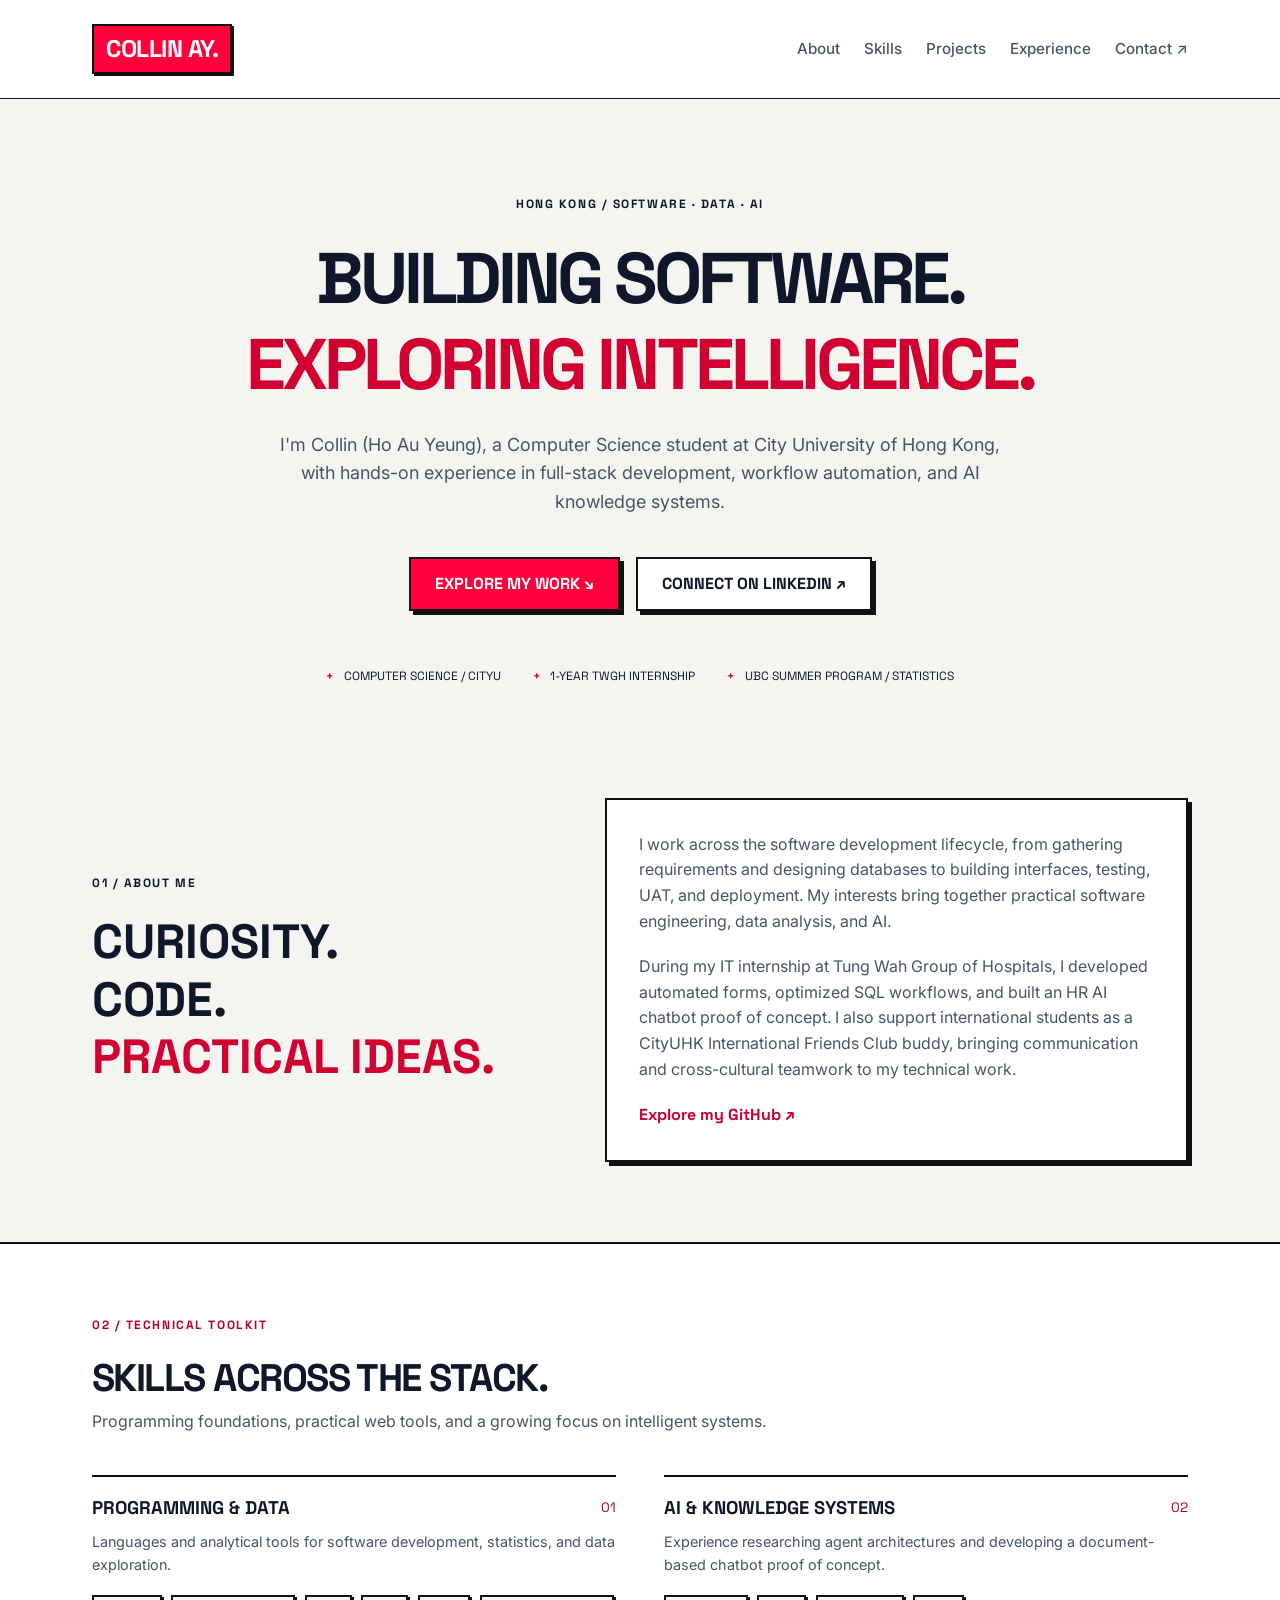
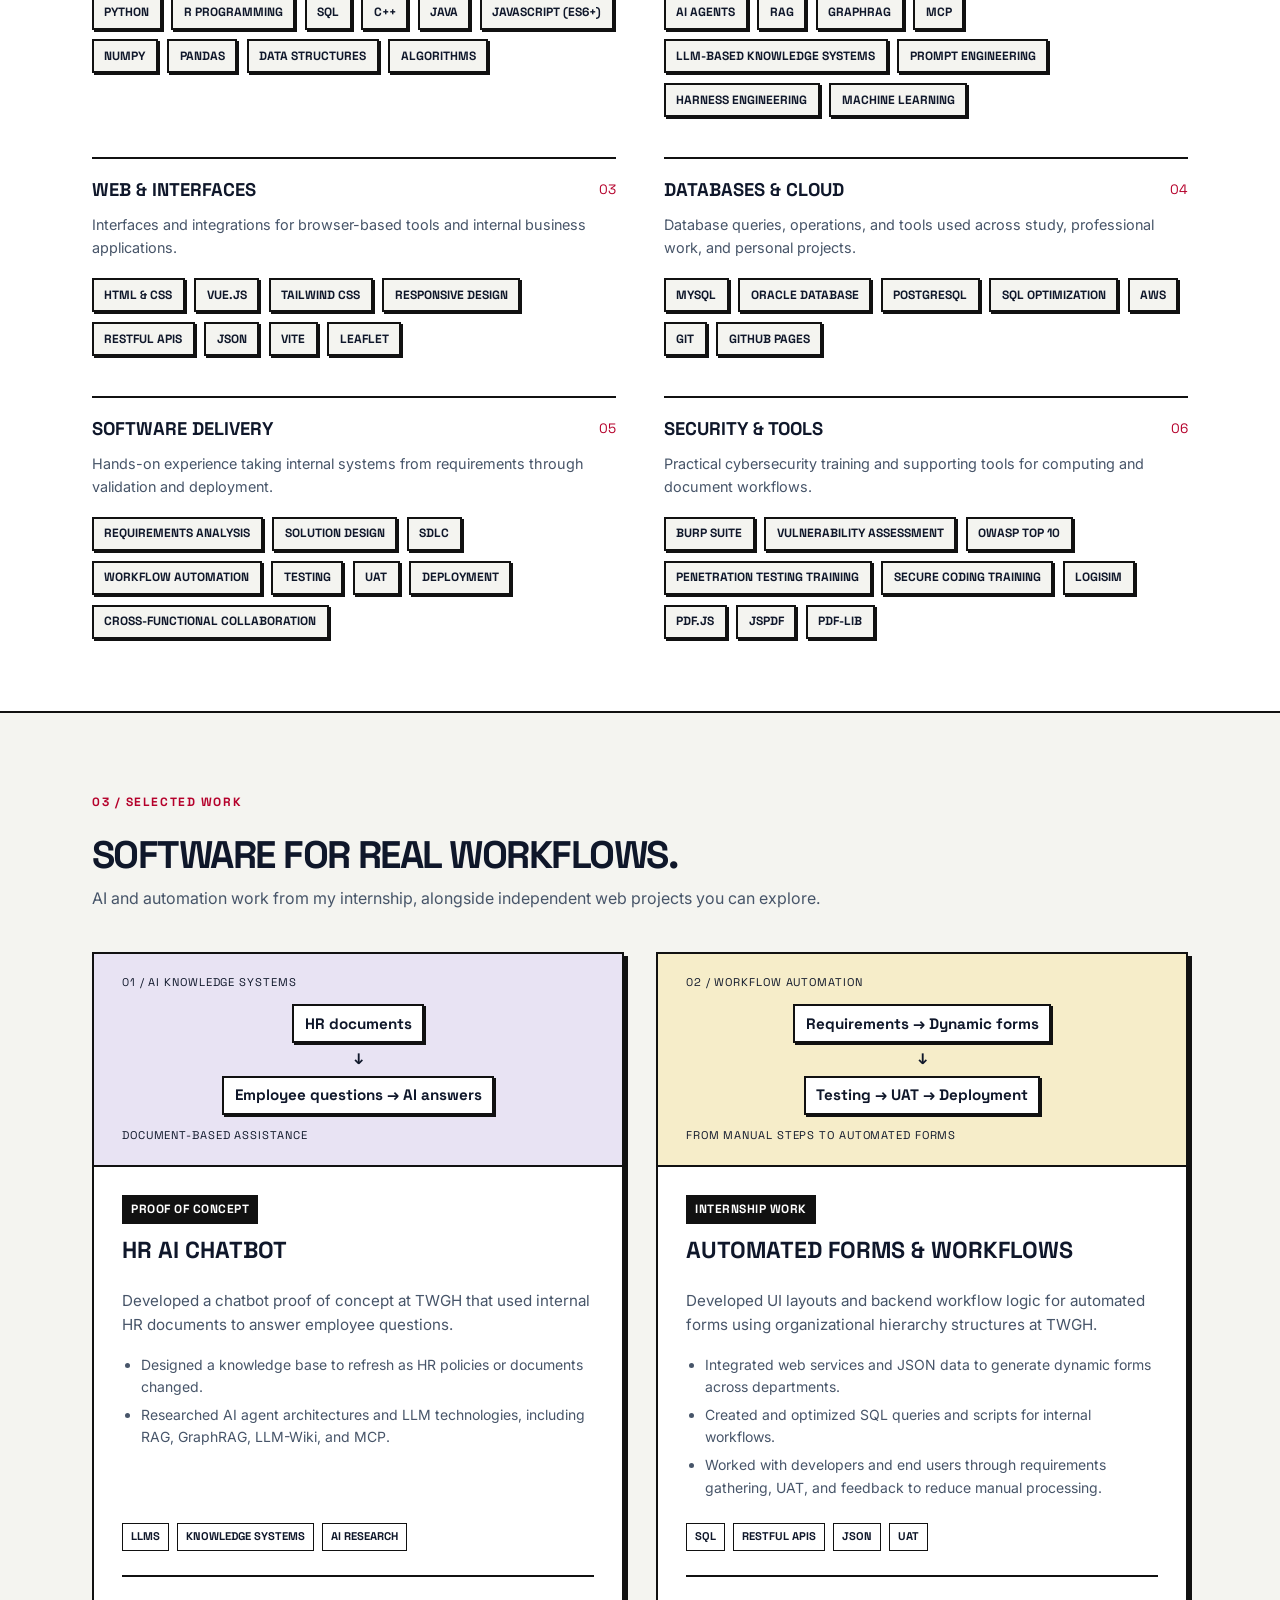
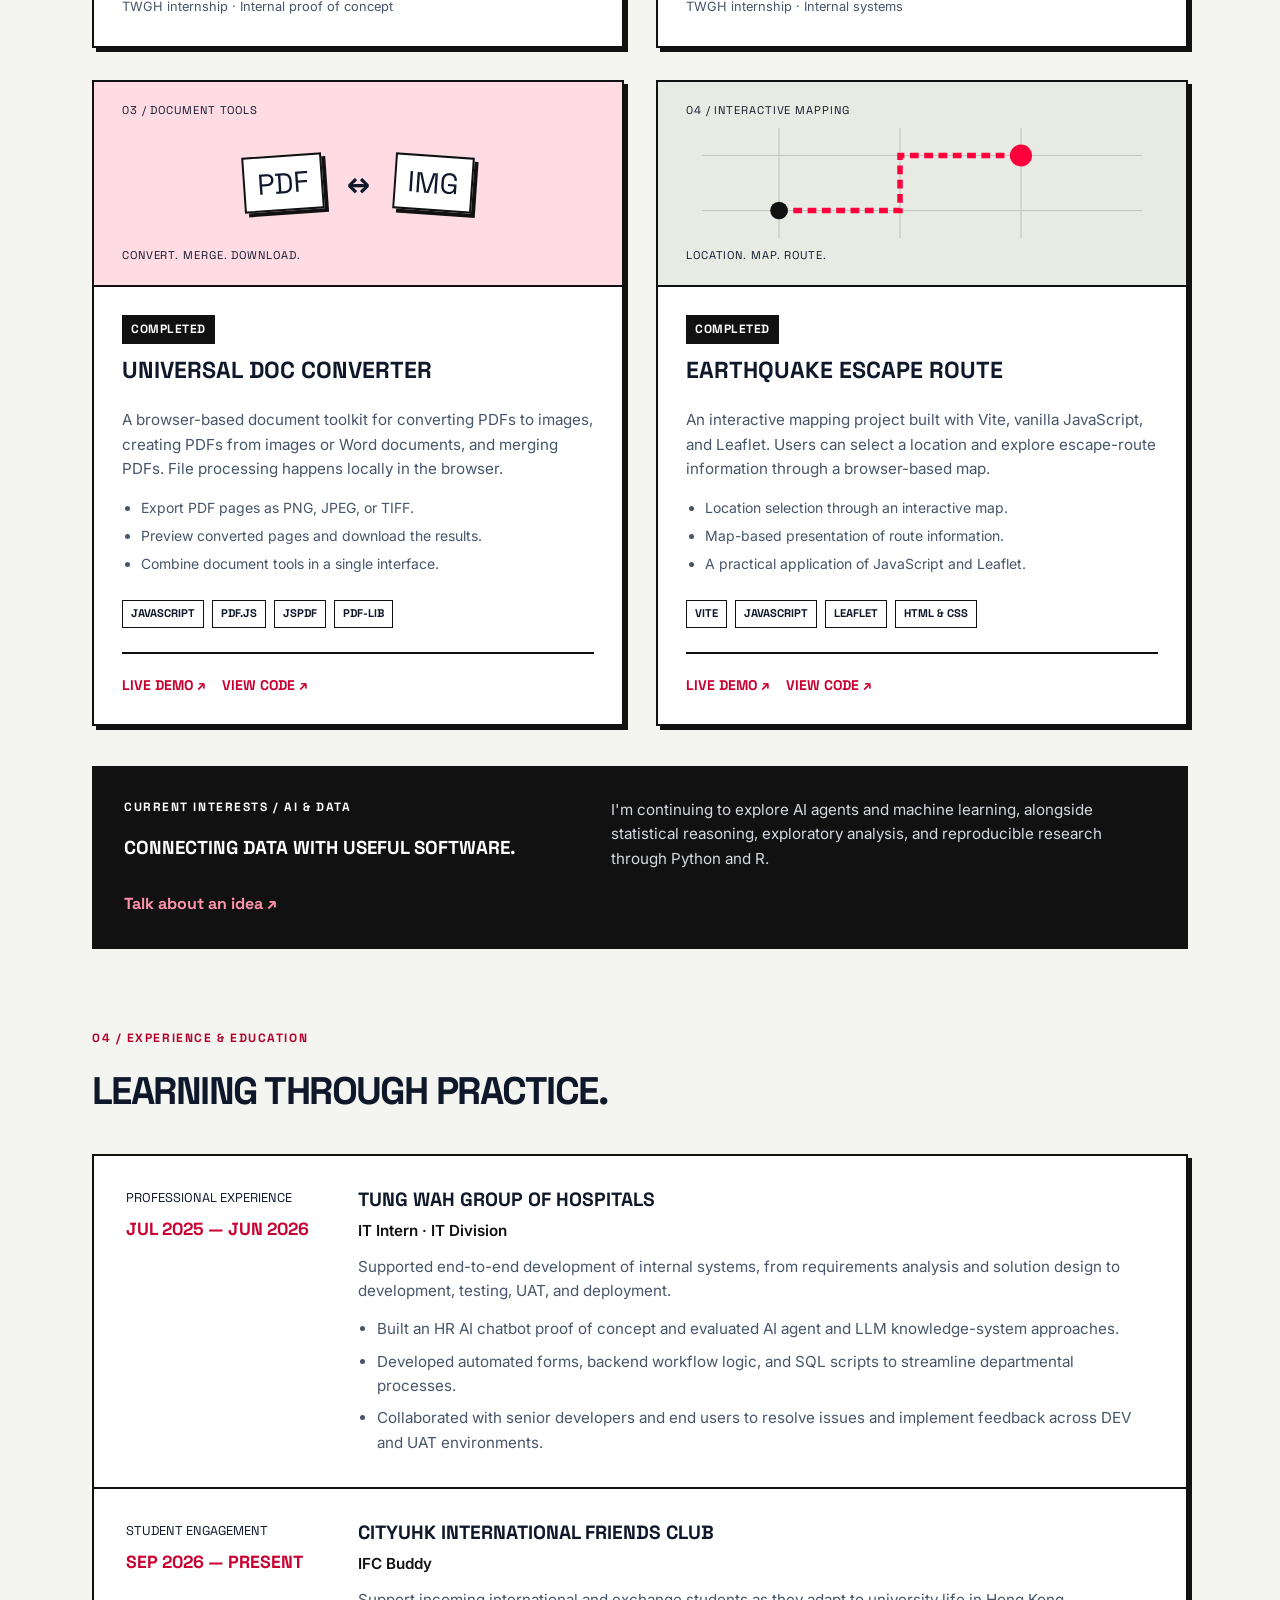
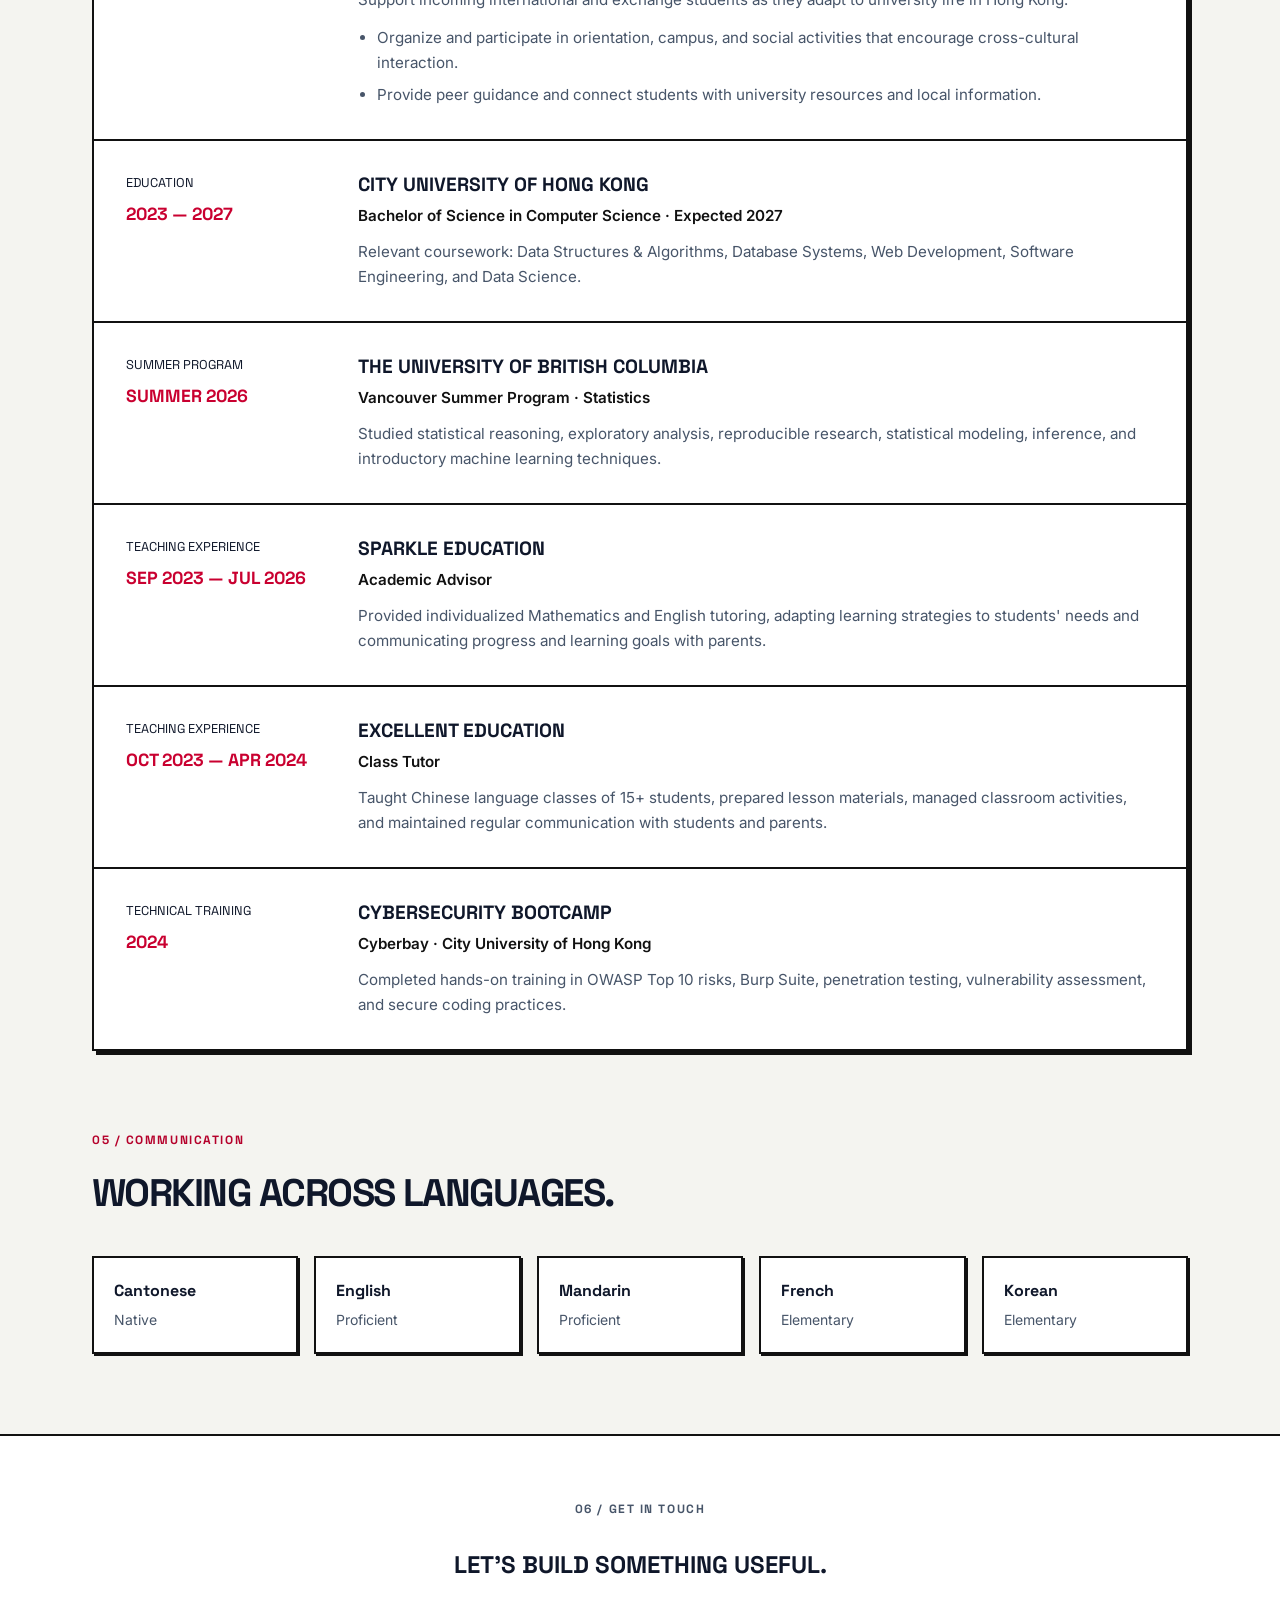
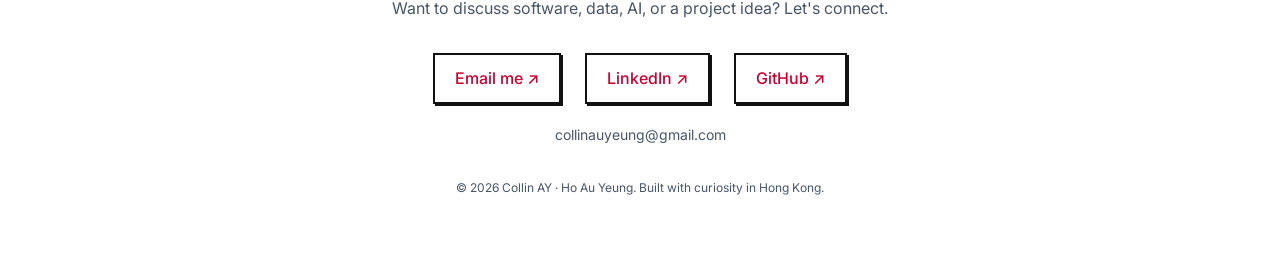
==== commit 949b2c5e: "Update portfolio with CV projects, experience, education, and skills" ====
--- a/index.html
+++ b/index.html
@@ -3,7 +3,7 @@
 <head>
     <meta charset="UTF-8">
     <meta name="viewport" content="width=device-width, initial-scale=1.0">
-    <meta name="description" content="Collin (Ho Au Yeung), a Computer Science student at City University of Hong Kong. Explore web projects, programming and AI skills, and a one-year TWGH internship.">
+    <meta name="description" content="Collin (Ho Au Yeung), a Computer Science student at City University of Hong Kong. Explore web development, an HR AI chatbot proof of concept, workflow automation, and IT experience at TWGH.">
     <meta name="theme-color" content="#ff003c">
     <title>Collin AY | Software, Data & AI</title>
     <link rel="preconnect" href="https://fonts.googleapis.com">
@@ -27,51 +27,67 @@
             <div class="container">
                 <p class="eyebrow">Hong Kong / Software · Data · AI</p>
                 <h1>Building software.<br><span>Exploring intelligence.</span></h1>
-                <p class="hero-intro">I'm Collin (Ho Au Yeung), a Computer Science student at City University of Hong Kong, working across web development, data analysis, machine learning, and AI agents.</p>
+                <p class="hero-intro">I'm Collin (Ho Au Yeung), a Computer Science student at City University of Hong Kong, with hands-on experience in full-stack development, workflow automation, and AI knowledge systems.</p>
                 <div class="hero-actions"><a href="#proposals" class="btn">Explore my work ↘</a><a href="https://www.linkedin.com/in/ho-au-yeung-81771b28a" class="btn btn-outline" target="_blank" rel="noopener noreferrer">Connect on LinkedIn ↗</a></div>
-                <div class="hero-notes"><span>Computer Science / CityU</span><span>1-year TWGH internship</span><span>Full-stack development</span></div>
+                <div class="hero-notes"><span>Computer Science / CityU</span><span>1-year TWGH internship</span><span>UBC summer program / Statistics</span></div>
             </div>
         </section>
         <section class="about-section" id="about">
             <div class="container about-grid">
                 <div><p class="eyebrow">01 / About me</p><h2>Curiosity.<br>Code.<br><span class="accent">Practical ideas.</span></h2></div>
-                <div class="about-copy"><p>My interests connect software engineering with data and artificial intelligence. I enjoy turning ideas into usable tools, from browser-based document conversion to interactive mapping.</p><p>Alongside my Computer Science studies, I've gained workplace experience through a one-year internship at Tung Wah Group of Hospitals. My technical interests include R and Python for data work, machine learning, and AI agent projects.</p><a class="text-link" href="https://github.com/Cold-ay" target="_blank" rel="noopener noreferrer">Explore my GitHub ↗</a></div>
+                <div class="about-copy"><p>I work across the software development lifecycle, from gathering requirements and designing databases to building interfaces, testing, UAT, and deployment. My interests bring together practical software engineering, data analysis, and AI.</p><p>During my IT internship at Tung Wah Group of Hospitals, I developed automated forms, optimized SQL workflows, and built an HR AI chatbot proof of concept. I also support international students as a CityUHK International Friends Club buddy, bringing communication and cross-cultural teamwork to my technical work.</p><a class="text-link" href="https://github.com/Cold-ay" target="_blank" rel="noopener noreferrer">Explore my GitHub ↗</a></div>
             </div>
         </section>
         <section class="skills-section" id="skills">
             <div class="container">
                 <div class="section-header"><p class="eyebrow">02 / Technical toolkit</p><h2>Skills across the stack.</h2><p>Programming foundations, practical web tools, and a growing focus on intelligent systems.</p></div>
                 <div class="skills-grid">
-                    <article class="skill-group"><span class="group-number">01</span><h3>Programming & data</h3><p>Languages and foundations for working with data and solving computational problems.</p><div class="skills-list"><span class="skill-tag">Python</span><span class="skill-tag">R programming</span><span class="skill-tag">C++</span><span class="skill-tag">Java</span><span class="skill-tag">Data analysis</span><span class="skill-tag">Data structures</span><span class="skill-tag">Algorithms</span><span class="skill-tag">OOP</span></div></article>
-                    <article class="skill-group"><span class="group-number">02</span><h3>AI & machine learning</h3><p>Skills and interests at the intersection of data-driven models and AI-powered software.</p><div class="skills-list"><span class="skill-tag">Machine learning</span><span class="skill-tag">Artificial intelligence</span><span class="skill-tag">AI agents</span><span class="skill-tag">Python for ML</span></div></article>
-                    <article class="skill-group"><span class="group-number">03</span><h3>Web & interfaces</h3><p>Responsive interfaces, browser interactions, and tools that work directly on the web.</p><div class="skills-list"><span class="skill-tag">HTML & CSS</span><span class="skill-tag">JavaScript</span><span class="skill-tag">Responsive design</span><span class="skill-tag">DOM manipulation</span><span class="skill-tag">Vite</span><span class="skill-tag">Leaflet</span></div></article>
-                    <article class="skill-group"><span class="group-number">04</span><h3>Databases & tools</h3><p>Relational databases, cloud services, and libraries used in my published projects.</p><div class="skills-list"><span class="skill-tag">PostgreSQL</span><span class="skill-tag">MySQL</span><span class="skill-tag">AWS</span><span class="skill-tag">GitHub Pages</span><span class="skill-tag">PDF.js</span><span class="skill-tag">jsPDF</span><span class="skill-tag">pdf-lib</span></div></article>
+                    <article class="skill-group"><span class="group-number">01</span><h3>Programming & data</h3><p>Languages and analytical tools for software development, statistics, and data exploration.</p><div class="skills-list"><span class="skill-tag">Python</span><span class="skill-tag">R programming</span><span class="skill-tag">SQL</span><span class="skill-tag">C++</span><span class="skill-tag">Java</span><span class="skill-tag">JavaScript (ES6+)</span><span class="skill-tag">NumPy</span><span class="skill-tag">Pandas</span><span class="skill-tag">Data structures</span><span class="skill-tag">Algorithms</span></div></article>
+                    <article class="skill-group"><span class="group-number">02</span><h3>AI & knowledge systems</h3><p>Experience researching agent architectures and developing a document-based chatbot proof of concept.</p><div class="skills-list"><span class="skill-tag">AI agents</span><span class="skill-tag">RAG</span><span class="skill-tag">GraphRAG</span><span class="skill-tag">MCP</span><span class="skill-tag">LLM-based knowledge systems</span><span class="skill-tag">Prompt engineering</span><span class="skill-tag">Harness engineering</span><span class="skill-tag">Machine learning</span></div></article>
+                    <article class="skill-group"><span class="group-number">03</span><h3>Web & interfaces</h3><p>Interfaces and integrations for browser-based tools and internal business applications.</p><div class="skills-list"><span class="skill-tag">HTML & CSS</span><span class="skill-tag">Vue.js</span><span class="skill-tag">Tailwind CSS</span><span class="skill-tag">Responsive design</span><span class="skill-tag">RESTful APIs</span><span class="skill-tag">JSON</span><span class="skill-tag">Vite</span><span class="skill-tag">Leaflet</span></div></article>
+                    <article class="skill-group"><span class="group-number">04</span><h3>Databases & cloud</h3><p>Database queries, operations, and tools used across study, professional work, and personal projects.</p><div class="skills-list"><span class="skill-tag">MySQL</span><span class="skill-tag">Oracle Database</span><span class="skill-tag">PostgreSQL</span><span class="skill-tag">SQL optimization</span><span class="skill-tag">AWS</span><span class="skill-tag">Git</span><span class="skill-tag">GitHub Pages</span></div></article>
+                    <article class="skill-group"><span class="group-number">05</span><h3>Software delivery</h3><p>Hands-on experience taking internal systems from requirements through validation and deployment.</p><div class="skills-list"><span class="skill-tag">Requirements analysis</span><span class="skill-tag">Solution design</span><span class="skill-tag">SDLC</span><span class="skill-tag">Workflow automation</span><span class="skill-tag">Testing</span><span class="skill-tag">UAT</span><span class="skill-tag">Deployment</span><span class="skill-tag">Cross-functional collaboration</span></div></article>
+                    <article class="skill-group"><span class="group-number">06</span><h3>Security & tools</h3><p>Practical cybersecurity training and supporting tools for computing and document workflows.</p><div class="skills-list"><span class="skill-tag">Burp Suite</span><span class="skill-tag">Vulnerability assessment</span><span class="skill-tag">OWASP Top 10</span><span class="skill-tag">Penetration testing training</span><span class="skill-tag">Secure coding training</span><span class="skill-tag">Logisim</span><span class="skill-tag">PDF.js</span><span class="skill-tag">jsPDF</span><span class="skill-tag">pdf-lib</span></div></article>
                 </div>
             </div>
         </section>
         <section class="projects" id="proposals">
             <div class="container">
-                <div class="section-header"><p class="eyebrow">03 / Selected work</p><h2>From idea to browser.</h2><p>Published projects with live demos and source code to explore.</p></div>
+                <div class="section-header"><p class="eyebrow">03 / Selected work</p><h2>Software for real workflows.</h2><p>AI and automation work from my internship, alongside independent web projects you can explore.</p></div>
                 <div class="project-grid">
                     <article class="card">
-                        <div class="project-visual document-visual" aria-hidden="true"><span class="visual-label">01 / Document tools</span><div class="format-flow"><span>PDF</span><b>↔</b><span>IMG</span></div><span class="visual-caption">Convert. Merge. Download.</span></div>
+                        <div class="project-visual ai-visual" aria-hidden="true"><span class="visual-label">01 / AI knowledge systems</span><div class="system-flow"><span>HR documents</span><b>↓</b><span>Employee questions → AI answers</span></div><span class="visual-caption">Document-based assistance</span></div>
+                        <div class="card-body"><div class="card-header"><h3>HR AI Chatbot</h3><span class="status-badge">Proof of concept</span></div><p>Developed a chatbot proof of concept at TWGH that used internal HR documents to answer employee questions.</p><ul class="project-details"><li>Designed a knowledge base to refresh as HR policies or documents changed.</li><li>Researched AI agent architectures and LLM technologies, including RAG, GraphRAG, LLM-Wiki, and MCP.</li></ul><div class="tech-stack"><span>LLMs</span><span>Knowledge systems</span><span>AI research</span></div><div class="project-context">TWGH internship · Internal proof of concept</div></div>
+                    </article>
+                    <article class="card">
+                        <div class="project-visual workflow-visual" aria-hidden="true"><span class="visual-label">02 / Workflow automation</span><div class="system-flow"><span>Requirements → Dynamic forms</span><b>↓</b><span>Testing → UAT → Deployment</span></div><span class="visual-caption">From manual steps to automated forms</span></div>
+                        <div class="card-body"><div class="card-header"><h3>Automated Forms & Workflows</h3><span class="status-badge">Internship work</span></div><p>Developed UI layouts and backend workflow logic for automated forms using organizational hierarchy structures at TWGH.</p><ul class="project-details"><li>Integrated web services and JSON data to generate dynamic forms across departments.</li><li>Created and optimized SQL queries and scripts for internal workflows.</li><li>Worked with developers and end users through requirements gathering, UAT, and feedback to reduce manual processing.</li></ul><div class="tech-stack"><span>SQL</span><span>RESTful APIs</span><span>JSON</span><span>UAT</span></div><div class="project-context">TWGH internship · Internal systems</div></div>
+                    </article>
+                    <article class="card">
+                        <div class="project-visual document-visual" aria-hidden="true"><span class="visual-label">03 / Document tools</span><div class="format-flow"><span>PDF</span><b>↔</b><span>IMG</span></div><span class="visual-caption">Convert. Merge. Download.</span></div>
                         <div class="card-body"><div class="card-header"><h3>Universal Doc Converter</h3><span class="status-badge">Completed</span></div><p>A browser-based document toolkit for converting PDFs to images, creating PDFs from images or Word documents, and merging PDFs. File processing happens locally in the browser.</p><ul class="project-details"><li>Export PDF pages as PNG, JPEG, or TIFF.</li><li>Preview converted pages and download the results.</li><li>Combine document tools in a single interface.</li></ul><div class="tech-stack"><span>JavaScript</span><span>PDF.js</span><span>jsPDF</span><span>pdf-lib</span></div><div class="card-footer"><a href="https://cold-ay.github.io/pdf-converter/" target="_blank" rel="noopener noreferrer">Live demo ↗</a><a href="https://github.com/Cold-ay/pdf-converter/" target="_blank" rel="noopener noreferrer">View code ↗</a></div></div>
                     </article>
                     <article class="card">
-                        <div class="project-visual map-visual" aria-hidden="true"><span class="visual-label">02 / Interactive mapping</span><svg viewBox="0 0 400 100" fill="none"><path d="M0 25H400M0 75H400M70 0V100M180 0V100M290 0V100" stroke="currentColor" opacity=".18"/><path d="M70 75H180V25H290" stroke="#ff003c" stroke-width="5" stroke-dasharray="8 5"/><circle cx="70" cy="75" r="8" fill="#111"/><circle cx="290" cy="25" r="10" fill="#ff003c"/></svg><span class="visual-caption">Location. Map. Route.</span></div>
+                        <div class="project-visual map-visual" aria-hidden="true"><span class="visual-label">04 / Interactive mapping</span><svg viewBox="0 0 400 100" fill="none"><path d="M0 25H400M0 75H400M70 0V100M180 0V100M290 0V100" stroke="currentColor" opacity=".18"/><path d="M70 75H180V25H290" stroke="#ff003c" stroke-width="5" stroke-dasharray="8 5"/><circle cx="70" cy="75" r="8" fill="#111"/><circle cx="290" cy="25" r="10" fill="#ff003c"/></svg><span class="visual-caption">Location. Map. Route.</span></div>
                         <div class="card-body"><div class="card-header"><h3>Earthquake Escape Route</h3><span class="status-badge">Completed</span></div><p>An interactive mapping project built with Vite, vanilla JavaScript, and Leaflet. Users can select a location and explore escape-route information through a browser-based map.</p><ul class="project-details"><li>Location selection through an interactive map.</li><li>Map-based presentation of route information.</li><li>A practical application of JavaScript and Leaflet.</li></ul><div class="tech-stack"><span>Vite</span><span>JavaScript</span><span>Leaflet</span><span>HTML & CSS</span></div><div class="card-footer"><a href="https://cold-ay.github.io/earthquake-escape-route/" target="_blank" rel="noopener noreferrer">Live demo ↗</a><a href="https://github.com/Cold-ay/earthquake-escape-route/" target="_blank" rel="noopener noreferrer">View code ↗</a></div></div>
                     </article>
                 </div>
-                <aside class="exploration"><div><p class="eyebrow">Project interests / AI & data</p><h3>Exploring what's next.</h3></div><p>I'm interested in projects that connect AI agents, machine learning, and data analysis with practical software—using Python and R to explore data and AI to support useful workflows.</p><a class="text-link" href="#contact">Talk about an idea ↗</a></aside>
+                <aside class="exploration"><div><p class="eyebrow">Current interests / AI & data</p><h3>Connecting data with useful software.</h3></div><p>I'm continuing to explore AI agents and machine learning, alongside statistical reasoning, exploratory analysis, and reproducible research through Python and R.</p><a class="text-link" href="#contact">Talk about an idea ↗</a></aside>
             </div>
         </section>
         <section class="experience-section" id="experience">
             <div class="container"><div class="section-header"><p class="eyebrow">04 / Experience & education</p><h2>Learning through practice.</h2></div><div class="timeline">
-                <article class="timeline-item"><div class="timeline-meta">Work experience<span>1 year</span></div><div><h3>Tung Wah Group of Hospitals</h3><p class="role">Internship / TWGH</p><p>A one-year internship, adding professional workplace experience alongside my studies in Computer Science.</p></div></article>
-                <article class="timeline-item"><div class="timeline-meta">Education<span>2023 — 2027</span></div><div><h3>City University of Hong Kong</h3><p class="role">Computer Science</p><p>Developing a foundation in computing, with interests in software engineering, artificial intelligence, and data-driven applications.</p></div></article>
+                <article class="timeline-item"><div class="timeline-meta">Professional experience<span>Jul 2025 — Jun 2026</span></div><div><h3>Tung Wah Group of Hospitals</h3><p class="role">IT Intern · IT Division</p><p>Supported end-to-end development of internal systems, from requirements analysis and solution design to development, testing, UAT, and deployment.</p><ul class="experience-details"><li>Built an HR AI chatbot proof of concept and evaluated AI agent and LLM knowledge-system approaches.</li><li>Developed automated forms, backend workflow logic, and SQL scripts to streamline departmental processes.</li><li>Collaborated with senior developers and end users to resolve issues and implement feedback across DEV and UAT environments.</li></ul></div></article>
+                <article class="timeline-item"><div class="timeline-meta">Student engagement<span>Sep 2026 — Present</span></div><div><h3>CityUHK International Friends Club</h3><p class="role">IFC Buddy</p><p>Support incoming international and exchange students as they adapt to university life in Hong Kong.</p><ul class="experience-details"><li>Organize and participate in orientation, campus, and social activities that encourage cross-cultural interaction.</li><li>Provide peer guidance and connect students with university resources and local information.</li></ul></div></article>
+                <article class="timeline-item"><div class="timeline-meta">Education<span>2023 — 2027</span></div><div><h3>City University of Hong Kong</h3><p class="role">Bachelor of Science in Computer Science · Expected 2027</p><p>Relevant coursework: Data Structures & Algorithms, Database Systems, Web Development, Software Engineering, and Data Science.</p></div></article>
+                <article class="timeline-item"><div class="timeline-meta">Summer program<span>Summer 2026</span></div><div><h3>The University of British Columbia</h3><p class="role">Vancouver Summer Program · Statistics</p><p>Studied statistical reasoning, exploratory analysis, reproducible research, statistical modeling, inference, and introductory machine learning techniques.</p></div></article>
+                <article class="timeline-item"><div class="timeline-meta">Teaching experience<span>Sep 2023 — Jul 2026</span></div><div><h3>Sparkle Education</h3><p class="role">Academic Advisor</p><p>Provided individualized Mathematics and English tutoring, adapting learning strategies to students' needs and communicating progress and learning goals with parents.</p></div></article>
+                <article class="timeline-item"><div class="timeline-meta">Teaching experience<span>Oct 2023 — Apr 2024</span></div><div><h3>Excellent Education</h3><p class="role">Class Tutor</p><p>Taught Chinese language classes of 15+ students, prepared lesson materials, managed classroom activities, and maintained regular communication with students and parents.</p></div></article>
+                <article class="timeline-item"><div class="timeline-meta">Technical training<span>2024</span></div><div><h3>Cybersecurity Bootcamp</h3><p class="role">Cyberbay · City University of Hong Kong</p><p>Completed hands-on training in OWASP Top 10 risks, Burp Suite, penetration testing, vulnerability assessment, and secure coding practices.</p></div></article>
             </div></div>
         </section>
+        <section class="languages-section" aria-labelledby="languages-heading"><div class="container"><div class="section-header"><p class="eyebrow">05 / Communication</p><h2 id="languages-heading">Working across languages.</h2></div><dl class="language-list"><div><dt>Cantonese</dt><dd>Native</dd></div><div><dt>English</dt><dd>Proficient</dd></div><div><dt>Mandarin</dt><dd>Proficient</dd></div><div><dt>French</dt><dd>Elementary</dd></div><div><dt>Korean</dt><dd>Elementary</dd></div></dl></div></section>
     </main>
-    <footer id="contact"><div class="container footer-content"><p class="eyebrow">05 / Get in touch</p><h2>Let's build something useful.</h2><p>Want to discuss software, data, AI, or a project idea? Let's connect.</p><div class="social-links"><a href="mailto:collinauyeung@gmail.com">Email me ↗</a><a href="https://www.linkedin.com/in/ho-au-yeung-81771b28a" target="_blank" rel="noopener noreferrer">LinkedIn ↗</a><a href="https://github.com/Cold-ay" target="_blank" rel="noopener noreferrer">GitHub ↗</a></div><p class="contact-email">collinauyeung@gmail.com</p><p class="copyright">© <span id="year">2026</span> Collin AY · Ho Au Yeung. Built with curiosity in Hong Kong.</p></div></footer>
+    <footer id="contact"><div class="container footer-content"><p class="eyebrow">06 / Get in touch</p><h2>Let's build something useful.</h2><p>Want to discuss software, data, AI, or a project idea? Let's connect.</p><div class="social-links"><a href="mailto:collinauyeung@gmail.com">Email me ↗</a><a href="https://www.linkedin.com/in/ho-au-yeung-81771b28a" target="_blank" rel="noopener noreferrer">LinkedIn ↗</a><a href="https://github.com/Cold-ay" target="_blank" rel="noopener noreferrer">GitHub ↗</a></div><p class="contact-email">collinauyeung@gmail.com</p><p class="copyright">© <span id="year">2026</span> Collin AY · Ho Au Yeung. Built with curiosity in Hong Kong.</p></div></footer>
 </body>
 </html>
--- a/assets/css/style.css
+++ b/assets/css/style.css
@@ -498,3 +498,22 @@
     html { scroll-behavior: auto; }
     *, *::before, *::after { transition: none !important; }
 }
+
+/* CV-backed project summaries, experience, and language proficiency. */
+.ai-visual { background: #e8e3f3; }
+.workflow-visual { background: #f6edc9; }
+.system-flow { display: flex; flex-direction: column; align-items: center; gap: .25rem; padding: .75rem 0; font-family: var(--font-heading); font-size: .95rem; font-weight: 700; text-align: center; }
+.system-flow span { padding: .35rem .65rem; background: white; border: 2px solid #111; box-shadow: var(--shadow-sm); }
+.project-context { border-top: 2px solid #111; padding-top: 1.25rem; font-size: .8rem; color: var(--text-muted); }
+.experience-details { padding-left: 1.2rem; margin-top: .85rem; color: var(--text-muted); font-size: .95rem; }
+.experience-details li + li { margin-top: .5rem; }
+.languages-section { padding-bottom: 5rem; }
+.language-list { display: grid; grid-template-columns: repeat(5, 1fr); gap: 1rem; }
+.language-list div { padding: 1.25rem; background: white; border: 2px solid #111; box-shadow: var(--shadow-sm); }
+.language-list dt { font-family: var(--font-heading); font-weight: 700; }
+.language-list dd { color: var(--text-muted); font-size: .875rem; margin-top: .35rem; }
+@media (max-width: 768px) {
+    .language-list { grid-template-columns: repeat(2, 1fr); }
+    .timeline-meta span { display: block; margin-left: 0; }
+    .languages-section { padding-bottom: 3rem; }
+}
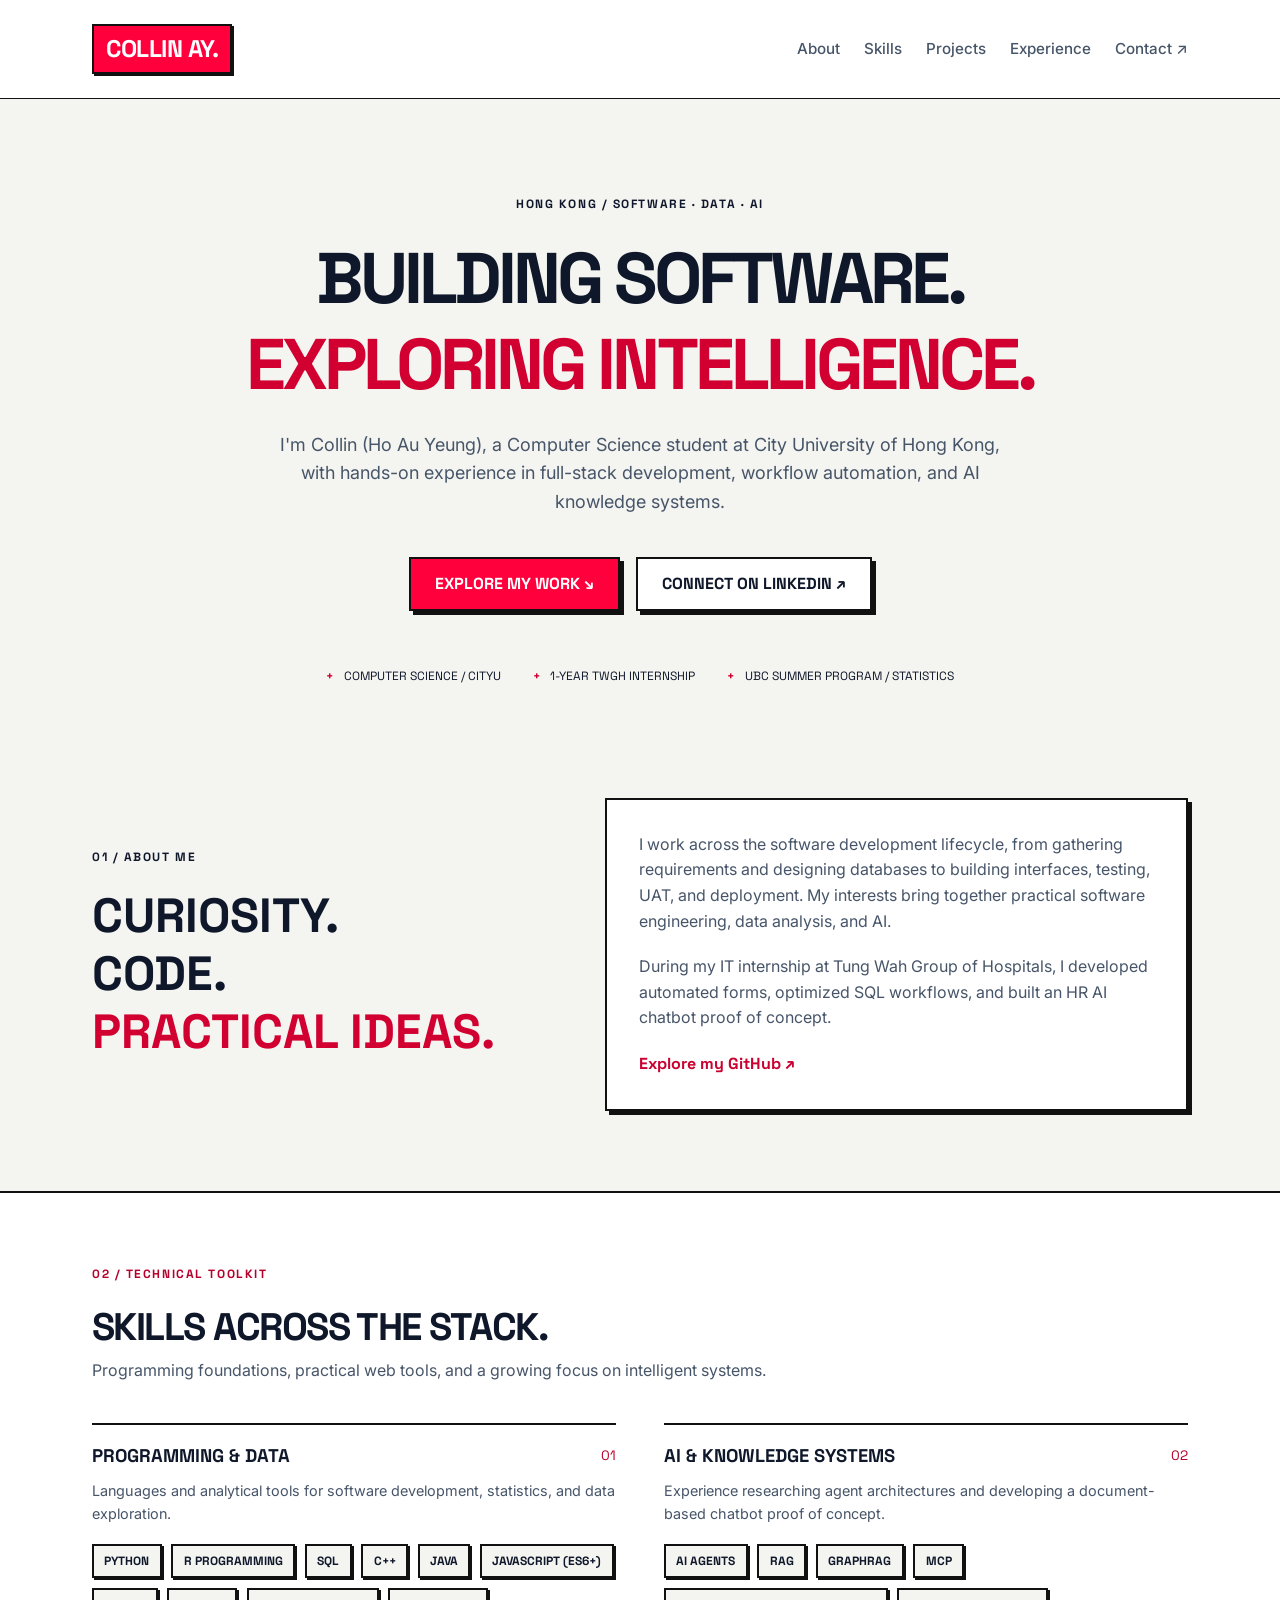
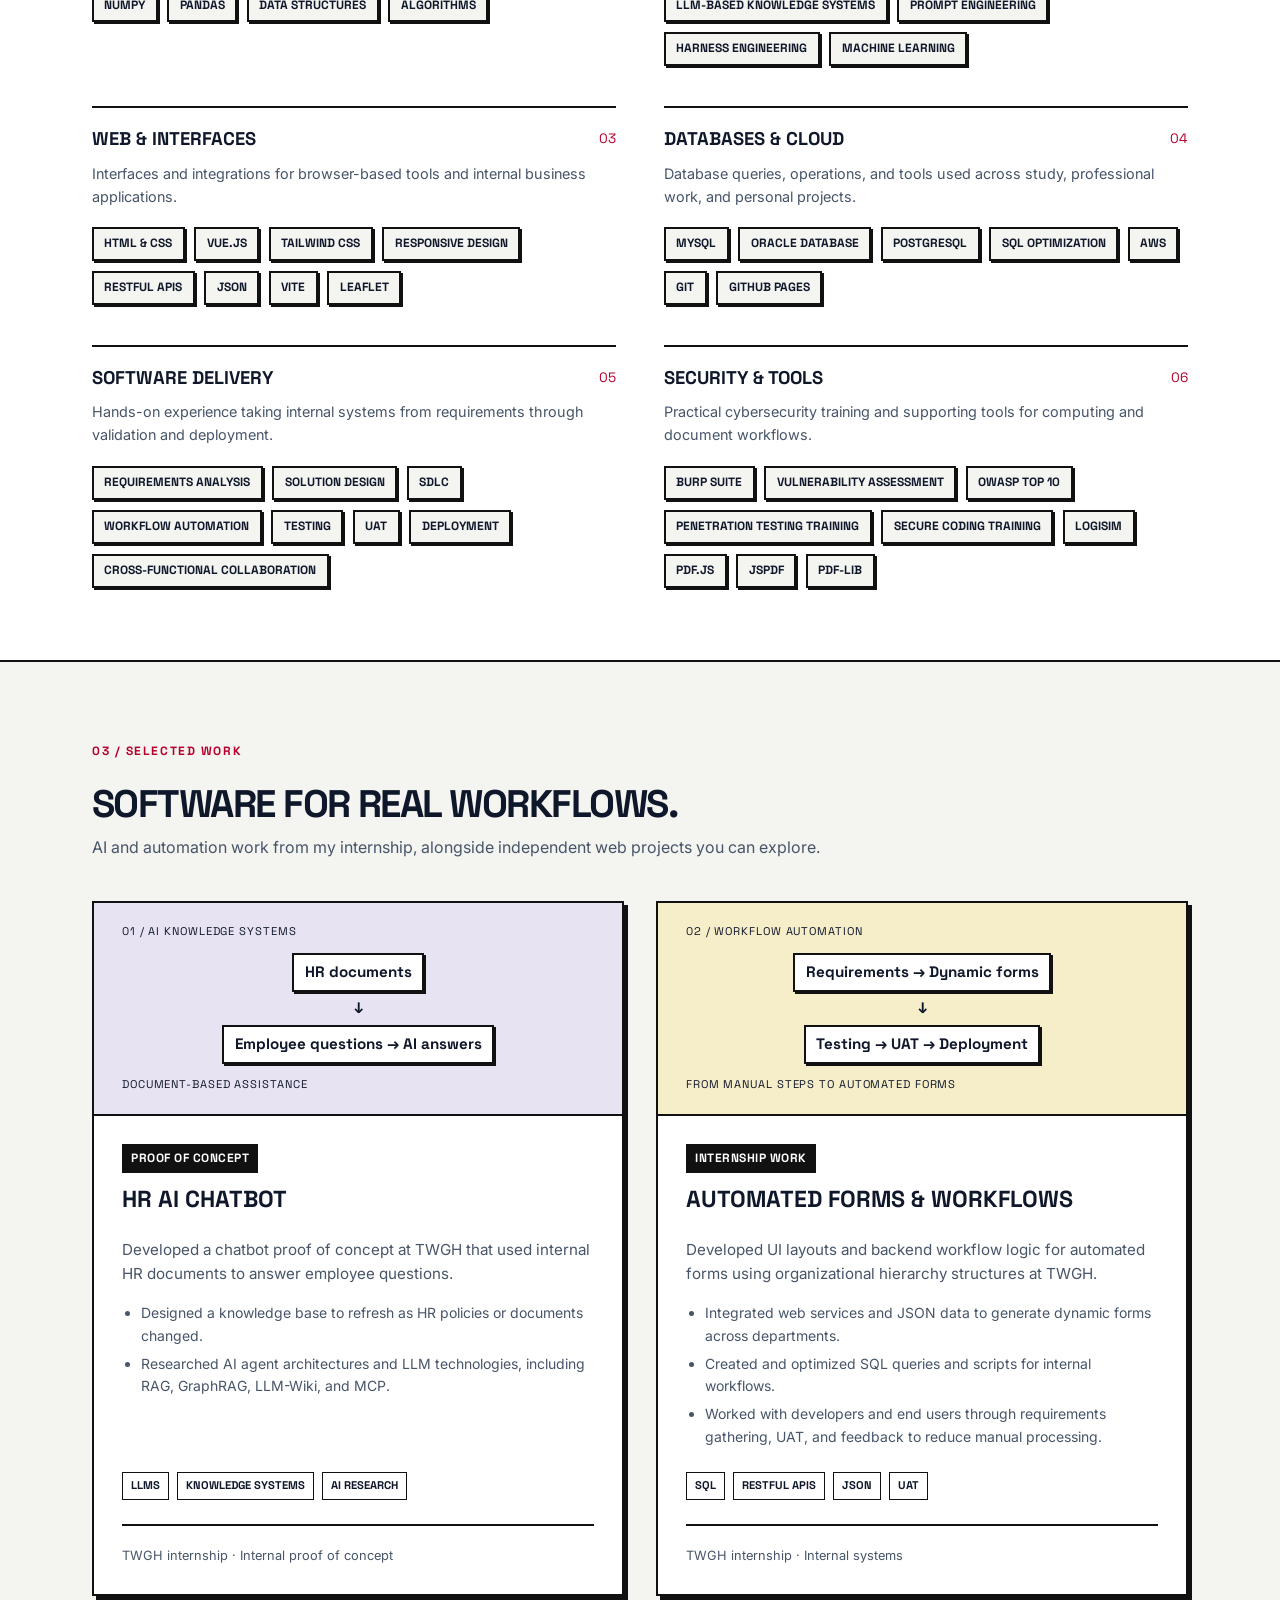
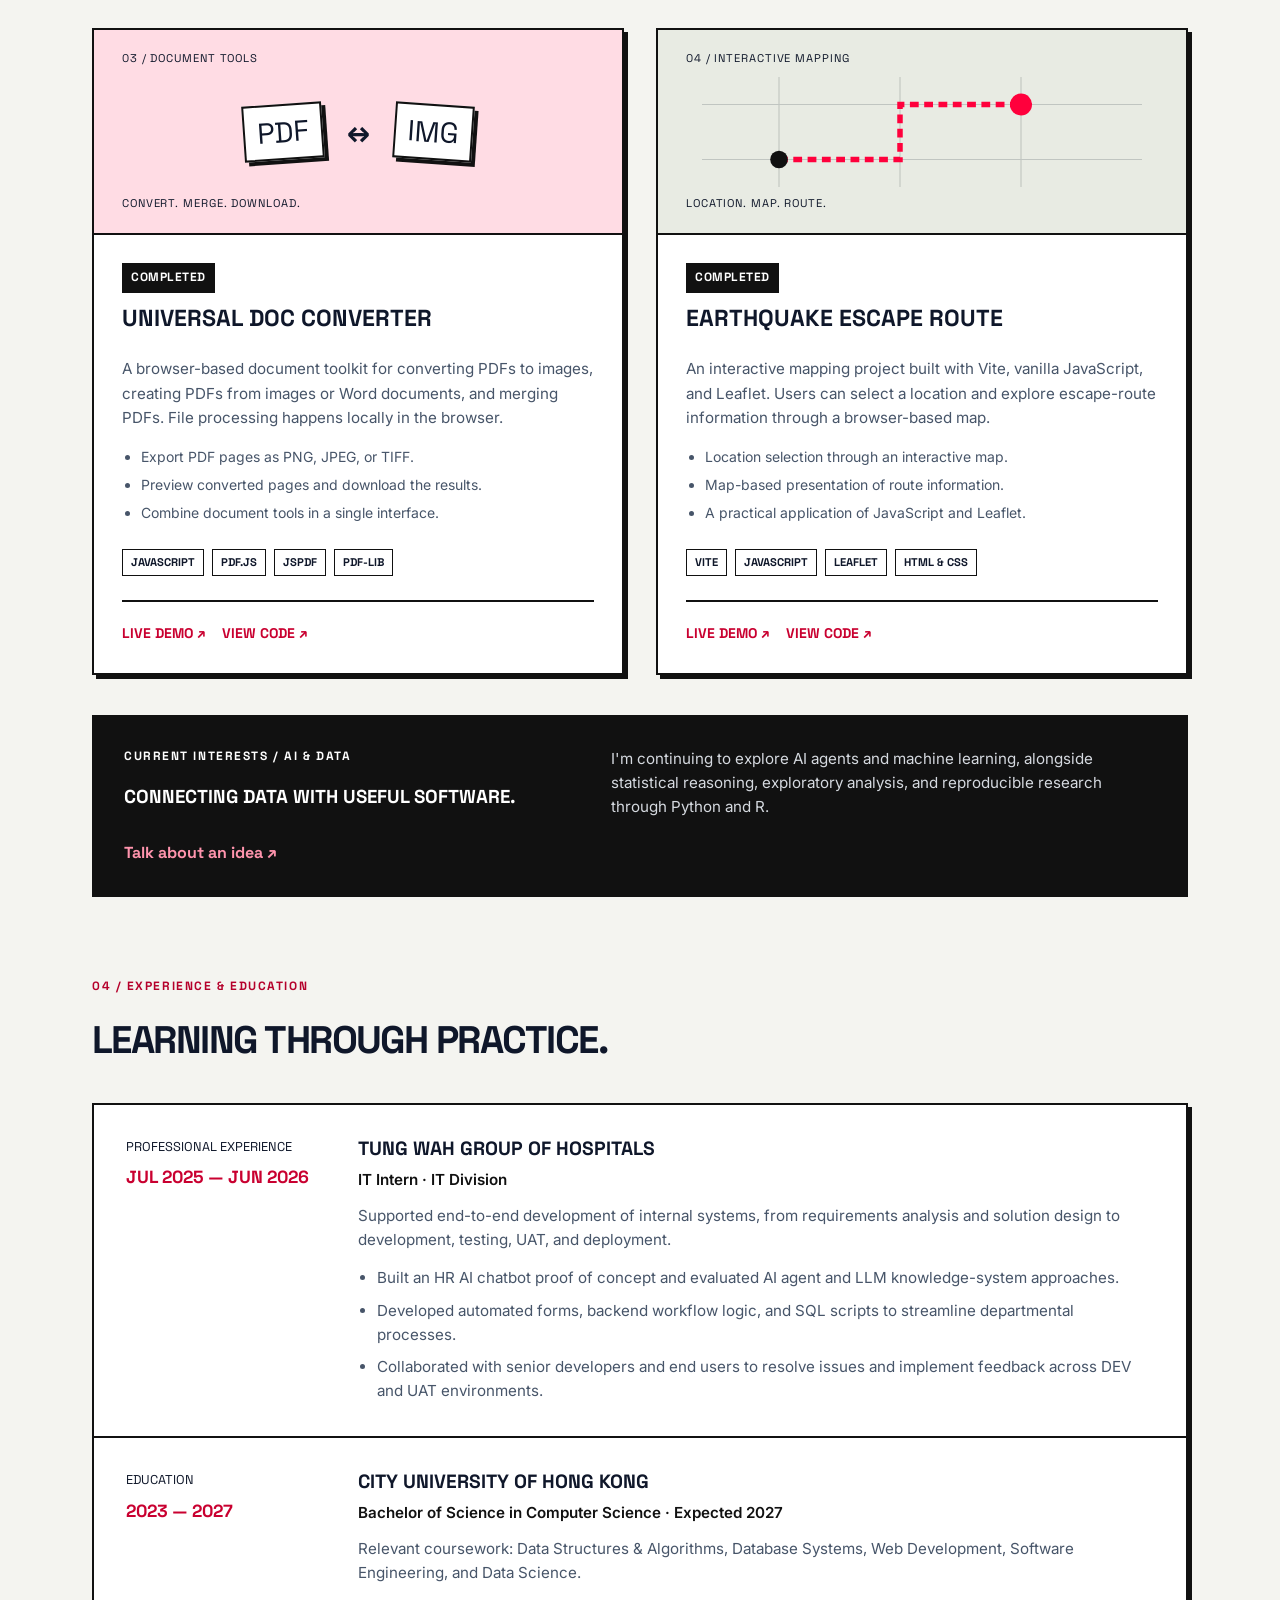
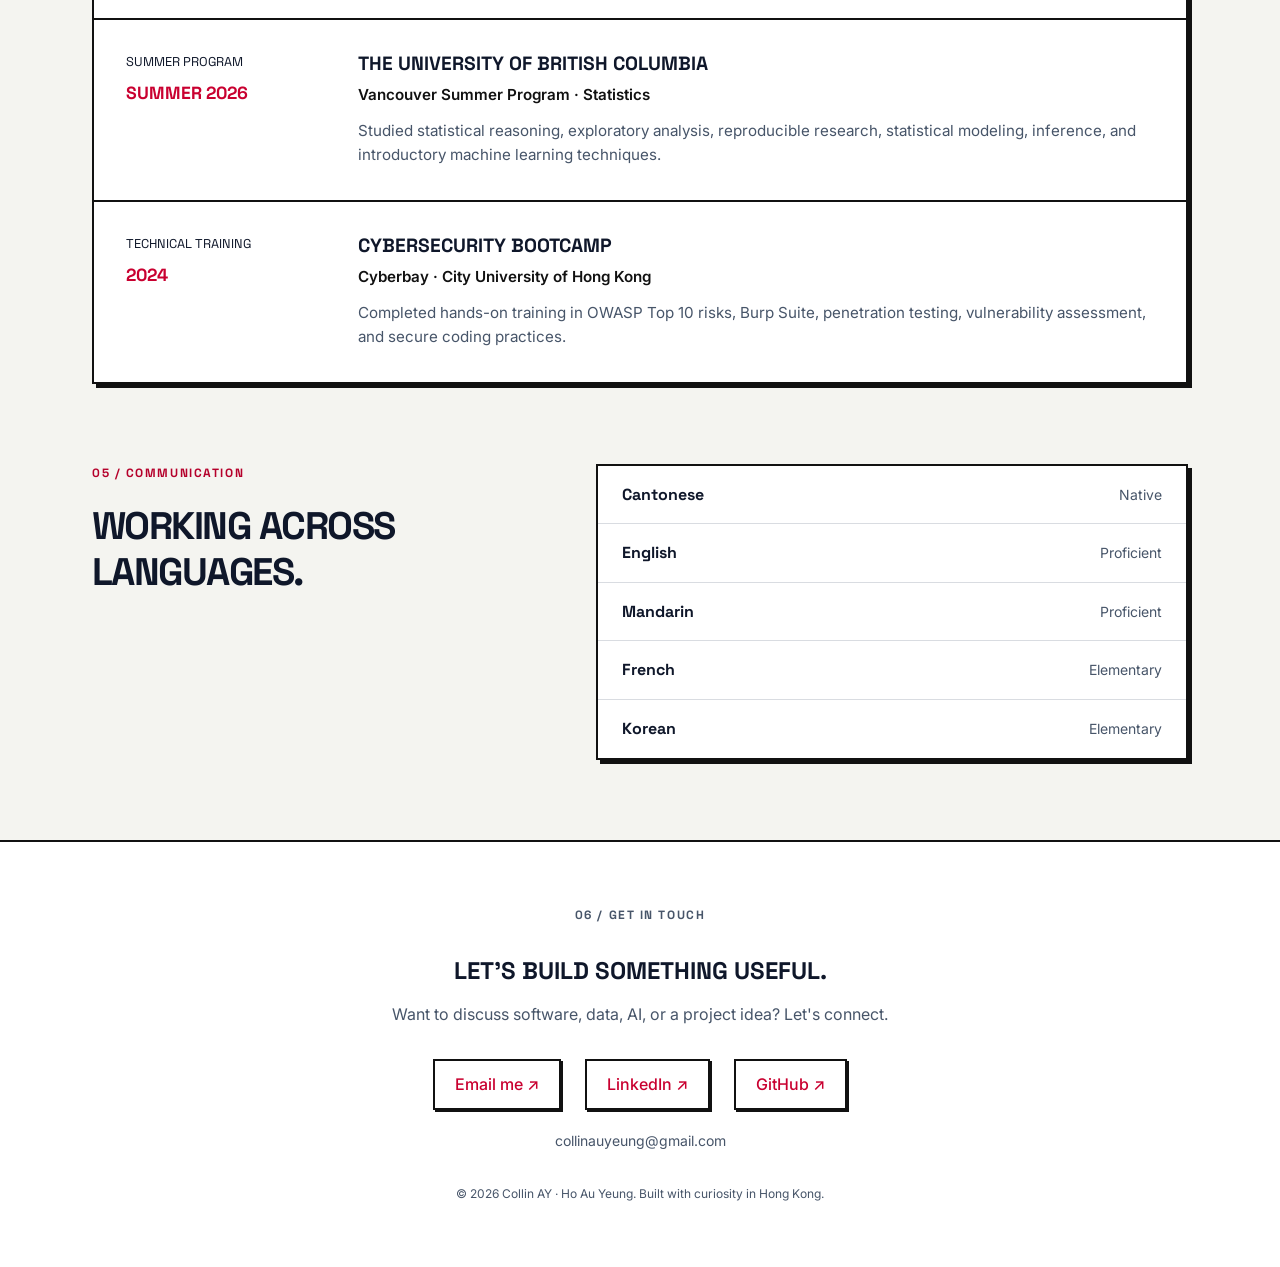
==== commit a105c751: "Refine language layout and remove nontechnical experience" ====
--- a/index.html
+++ b/index.html
@@ -35,7 +35,7 @@
         <section class="about-section" id="about">
             <div class="container about-grid">
                 <div><p class="eyebrow">01 / About me</p><h2>Curiosity.<br>Code.<br><span class="accent">Practical ideas.</span></h2></div>
-                <div class="about-copy"><p>I work across the software development lifecycle, from gathering requirements and designing databases to building interfaces, testing, UAT, and deployment. My interests bring together practical software engineering, data analysis, and AI.</p><p>During my IT internship at Tung Wah Group of Hospitals, I developed automated forms, optimized SQL workflows, and built an HR AI chatbot proof of concept. I also support international students as a CityUHK International Friends Club buddy, bringing communication and cross-cultural teamwork to my technical work.</p><a class="text-link" href="https://github.com/Cold-ay" target="_blank" rel="noopener noreferrer">Explore my GitHub ↗</a></div>
+                <div class="about-copy"><p>I work across the software development lifecycle, from gathering requirements and designing databases to building interfaces, testing, UAT, and deployment. My interests bring together practical software engineering, data analysis, and AI.</p><p>During my IT internship at Tung Wah Group of Hospitals, I developed automated forms, optimized SQL workflows, and built an HR AI chatbot proof of concept.</p><a class="text-link" href="https://github.com/Cold-ay" target="_blank" rel="noopener noreferrer">Explore my GitHub ↗</a></div>
             </div>
         </section>
         <section class="skills-section" id="skills">
@@ -78,15 +78,12 @@
         <section class="experience-section" id="experience">
             <div class="container"><div class="section-header"><p class="eyebrow">04 / Experience & education</p><h2>Learning through practice.</h2></div><div class="timeline">
                 <article class="timeline-item"><div class="timeline-meta">Professional experience<span>Jul 2025 — Jun 2026</span></div><div><h3>Tung Wah Group of Hospitals</h3><p class="role">IT Intern · IT Division</p><p>Supported end-to-end development of internal systems, from requirements analysis and solution design to development, testing, UAT, and deployment.</p><ul class="experience-details"><li>Built an HR AI chatbot proof of concept and evaluated AI agent and LLM knowledge-system approaches.</li><li>Developed automated forms, backend workflow logic, and SQL scripts to streamline departmental processes.</li><li>Collaborated with senior developers and end users to resolve issues and implement feedback across DEV and UAT environments.</li></ul></div></article>
-                <article class="timeline-item"><div class="timeline-meta">Student engagement<span>Sep 2026 — Present</span></div><div><h3>CityUHK International Friends Club</h3><p class="role">IFC Buddy</p><p>Support incoming international and exchange students as they adapt to university life in Hong Kong.</p><ul class="experience-details"><li>Organize and participate in orientation, campus, and social activities that encourage cross-cultural interaction.</li><li>Provide peer guidance and connect students with university resources and local information.</li></ul></div></article>
                 <article class="timeline-item"><div class="timeline-meta">Education<span>2023 — 2027</span></div><div><h3>City University of Hong Kong</h3><p class="role">Bachelor of Science in Computer Science · Expected 2027</p><p>Relevant coursework: Data Structures & Algorithms, Database Systems, Web Development, Software Engineering, and Data Science.</p></div></article>
                 <article class="timeline-item"><div class="timeline-meta">Summer program<span>Summer 2026</span></div><div><h3>The University of British Columbia</h3><p class="role">Vancouver Summer Program · Statistics</p><p>Studied statistical reasoning, exploratory analysis, reproducible research, statistical modeling, inference, and introductory machine learning techniques.</p></div></article>
-                <article class="timeline-item"><div class="timeline-meta">Teaching experience<span>Sep 2023 — Jul 2026</span></div><div><h3>Sparkle Education</h3><p class="role">Academic Advisor</p><p>Provided individualized Mathematics and English tutoring, adapting learning strategies to students' needs and communicating progress and learning goals with parents.</p></div></article>
-                <article class="timeline-item"><div class="timeline-meta">Teaching experience<span>Oct 2023 — Apr 2024</span></div><div><h3>Excellent Education</h3><p class="role">Class Tutor</p><p>Taught Chinese language classes of 15+ students, prepared lesson materials, managed classroom activities, and maintained regular communication with students and parents.</p></div></article>
                 <article class="timeline-item"><div class="timeline-meta">Technical training<span>2024</span></div><div><h3>Cybersecurity Bootcamp</h3><p class="role">Cyberbay · City University of Hong Kong</p><p>Completed hands-on training in OWASP Top 10 risks, Burp Suite, penetration testing, vulnerability assessment, and secure coding practices.</p></div></article>
             </div></div>
         </section>
-        <section class="languages-section" aria-labelledby="languages-heading"><div class="container"><div class="section-header"><p class="eyebrow">05 / Communication</p><h2 id="languages-heading">Working across languages.</h2></div><dl class="language-list"><div><dt>Cantonese</dt><dd>Native</dd></div><div><dt>English</dt><dd>Proficient</dd></div><div><dt>Mandarin</dt><dd>Proficient</dd></div><div><dt>French</dt><dd>Elementary</dd></div><div><dt>Korean</dt><dd>Elementary</dd></div></dl></div></section>
+        <section class="languages-section" aria-labelledby="languages-heading"><div class="container languages-layout"><div class="section-header"><p class="eyebrow">05 / Communication</p><h2 id="languages-heading">Working across languages.</h2></div><dl class="language-list"><div><dt>Cantonese</dt><dd>Native</dd></div><div><dt>English</dt><dd>Proficient</dd></div><div><dt>Mandarin</dt><dd>Proficient</dd></div><div><dt>French</dt><dd>Elementary</dd></div><div><dt>Korean</dt><dd>Elementary</dd></div></dl></div></section>
     </main>
     <footer id="contact"><div class="container footer-content"><p class="eyebrow">06 / Get in touch</p><h2>Let's build something useful.</h2><p>Want to discuss software, data, AI, or a project idea? Let's connect.</p><div class="social-links"><a href="mailto:collinauyeung@gmail.com">Email me ↗</a><a href="https://www.linkedin.com/in/ho-au-yeung-81771b28a" target="_blank" rel="noopener noreferrer">LinkedIn ↗</a><a href="https://github.com/Cold-ay" target="_blank" rel="noopener noreferrer">GitHub ↗</a></div><p class="contact-email">collinauyeung@gmail.com</p><p class="copyright">© <span id="year">2026</span> Collin AY · Ho Au Yeung. Built with curiosity in Hong Kong.</p></div></footer>
 </body>
--- a/assets/css/style.css
+++ b/assets/css/style.css
@@ -508,12 +508,16 @@
 .experience-details { padding-left: 1.2rem; margin-top: .85rem; color: var(--text-muted); font-size: .95rem; }
 .experience-details li + li { margin-top: .5rem; }
 .languages-section { padding-bottom: 5rem; }
-.language-list { display: grid; grid-template-columns: repeat(5, 1fr); gap: 1rem; }
-.language-list div { padding: 1.25rem; background: white; border: 2px solid #111; box-shadow: var(--shadow-sm); }
-.language-list dt { font-family: var(--font-heading); font-weight: 700; }
-.language-list dd { color: var(--text-muted); font-size: .875rem; margin-top: .35rem; }
+.languages-layout { display: grid; grid-template-columns: 1fr 1.3fr; gap: 3rem; align-items: start; }
+.languages-layout .section-header { margin-bottom: 0; }
+.language-list { border: 2px solid #111; background: white; box-shadow: var(--shadow-md); }
+.language-list > div { display: flex; justify-content: space-between; align-items: baseline; gap: 1rem; padding: 1rem 1.5rem; }
+.language-list > div + div { border-top: 1px solid #d9dce1; }
+.language-list dt { font-family: var(--font-heading); font-weight: 700; font-size: 1rem; }
+.language-list dd { color: var(--text-muted); font-size: .875rem; text-align: right; }
 @media (max-width: 768px) {
-    .language-list { grid-template-columns: repeat(2, 1fr); }
+    .languages-layout { grid-template-columns: 1fr; gap: 1.5rem; }
+    .language-list > div { padding: 1rem 1.25rem; }
     .timeline-meta span { display: block; margin-left: 0; }
     .languages-section { padding-bottom: 3rem; }
 }
